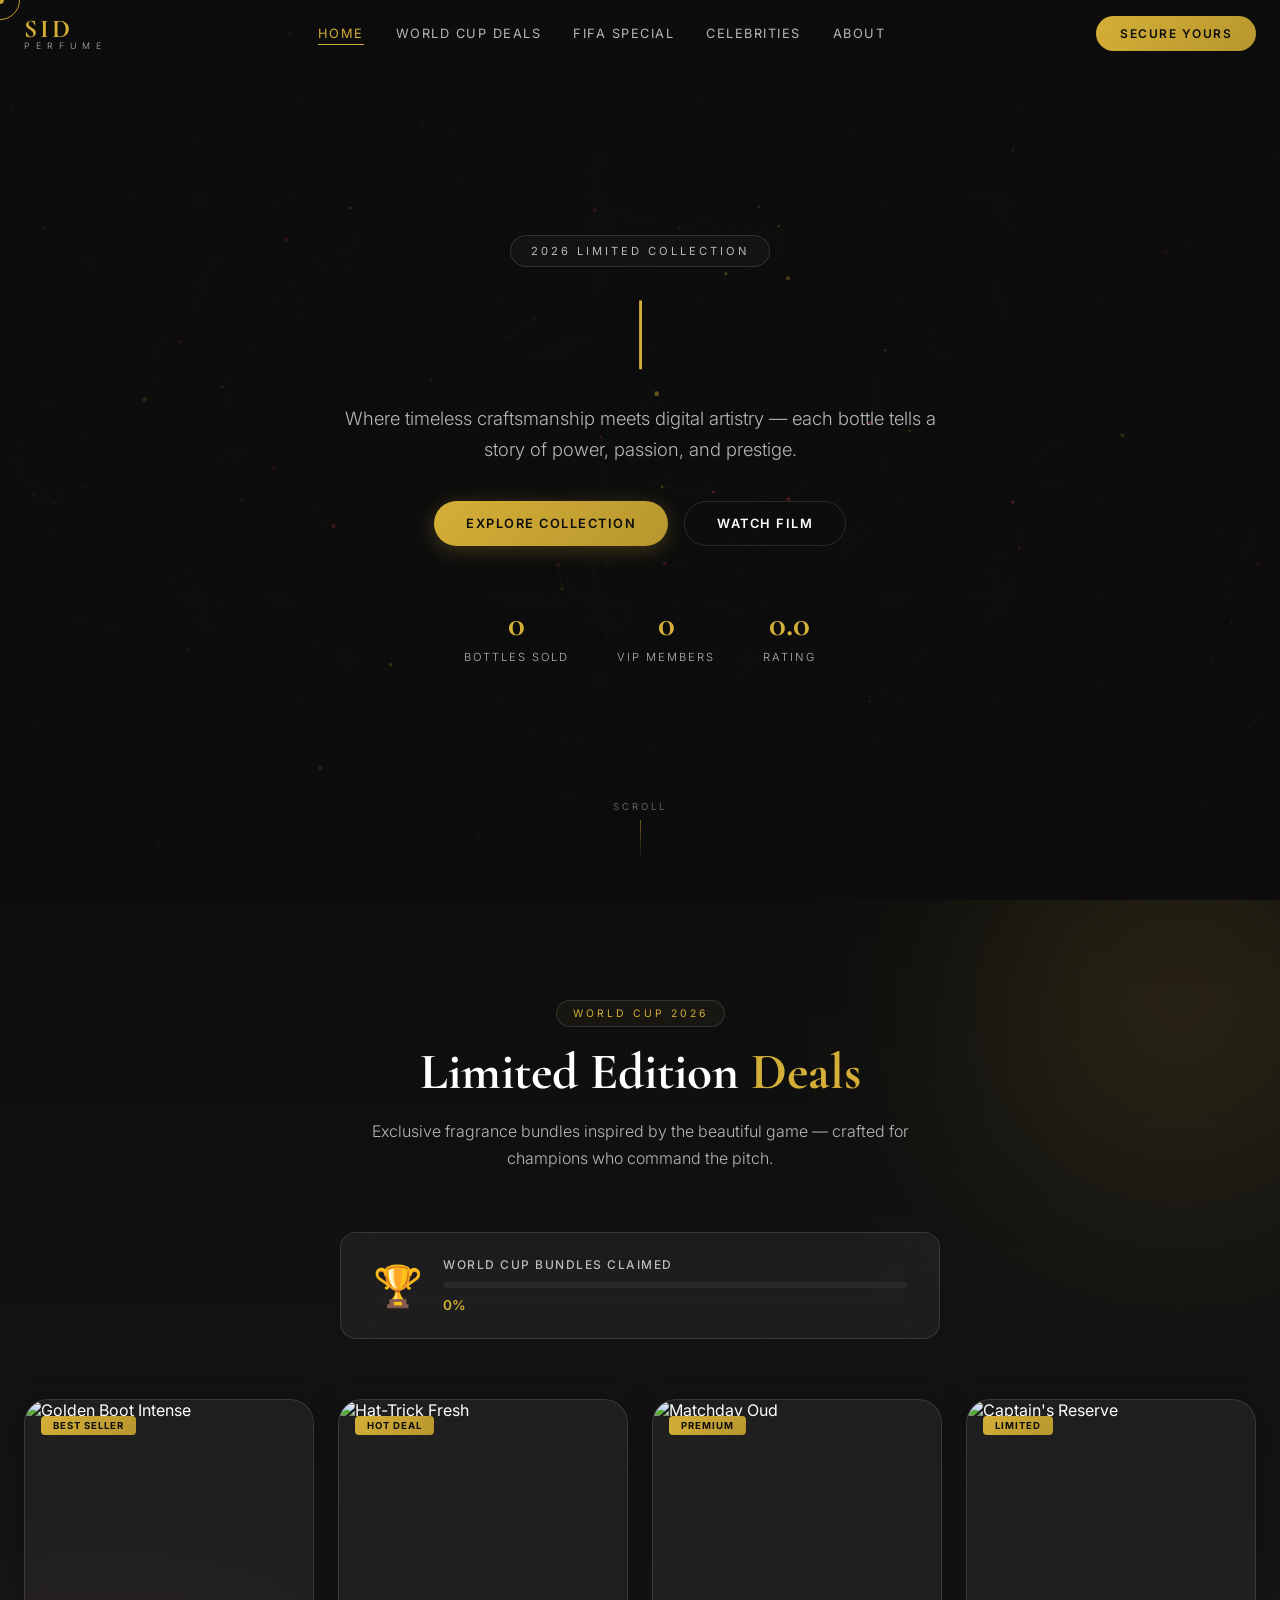
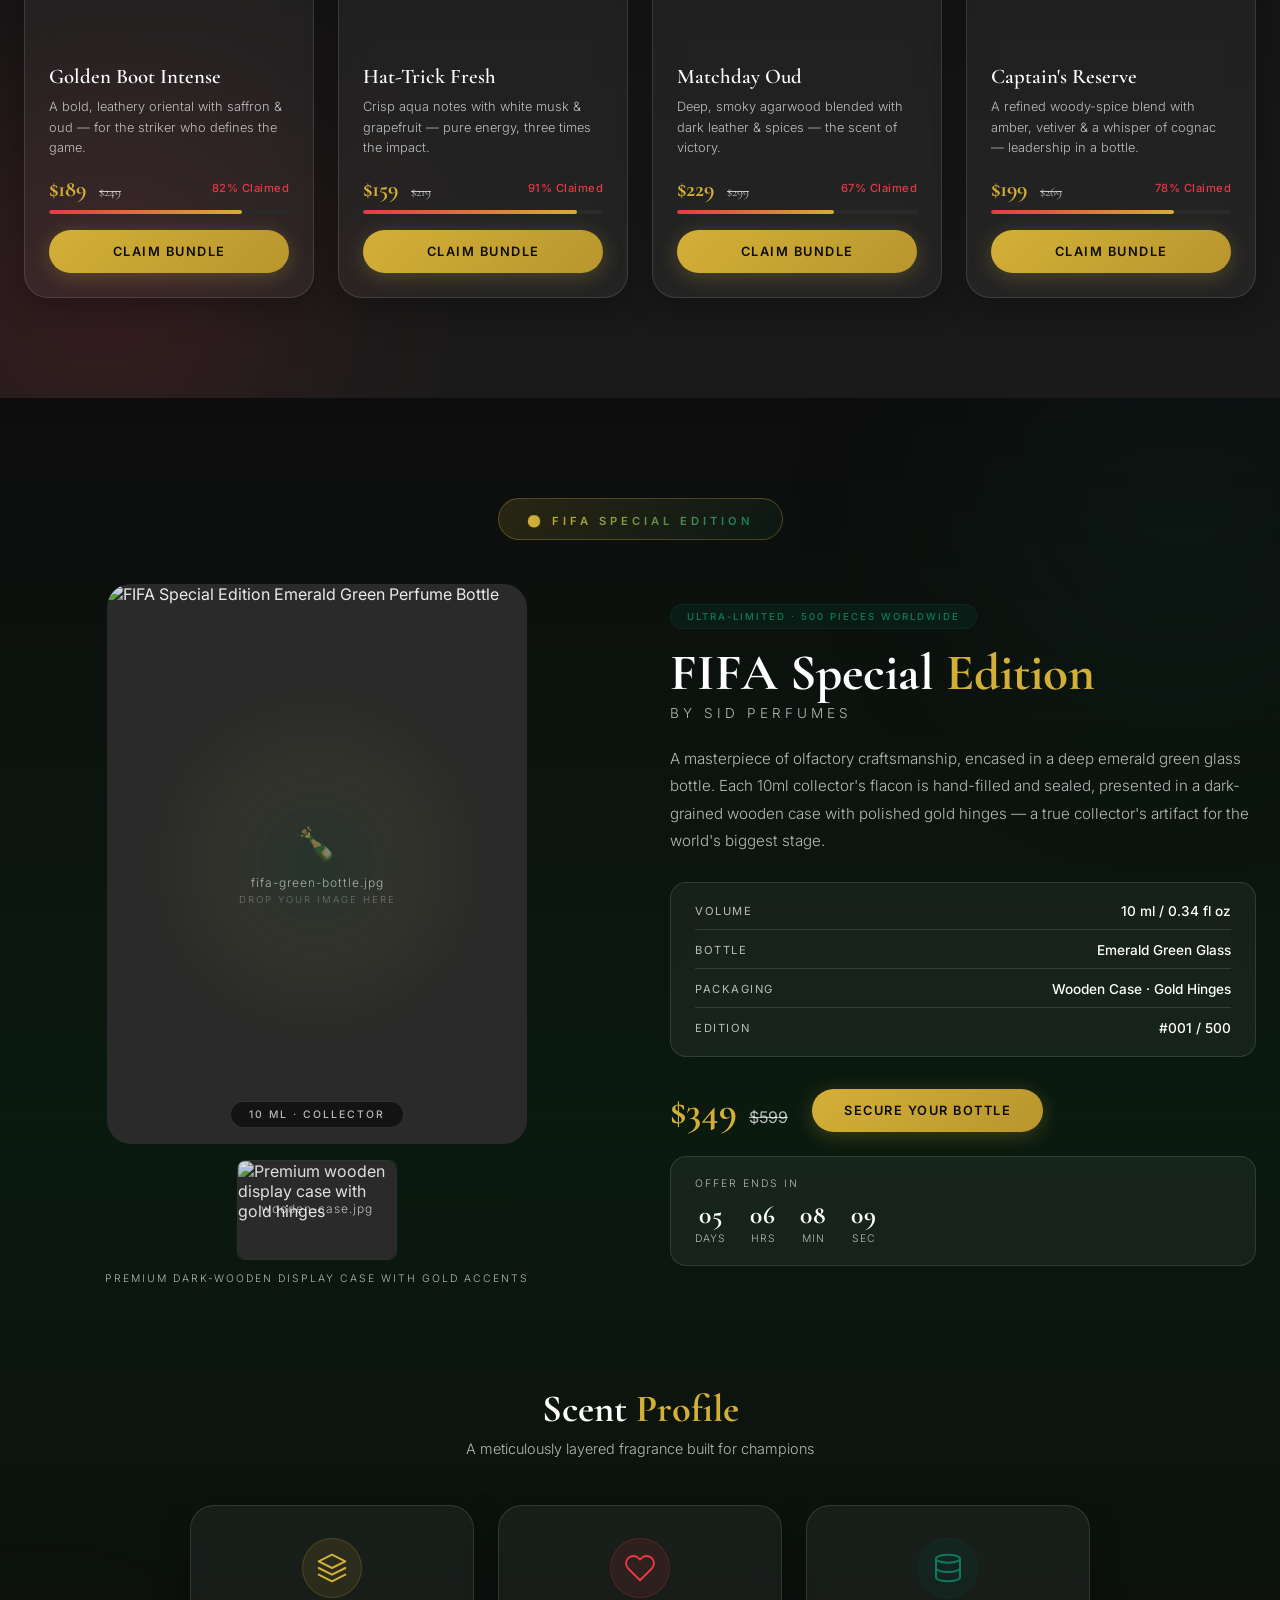
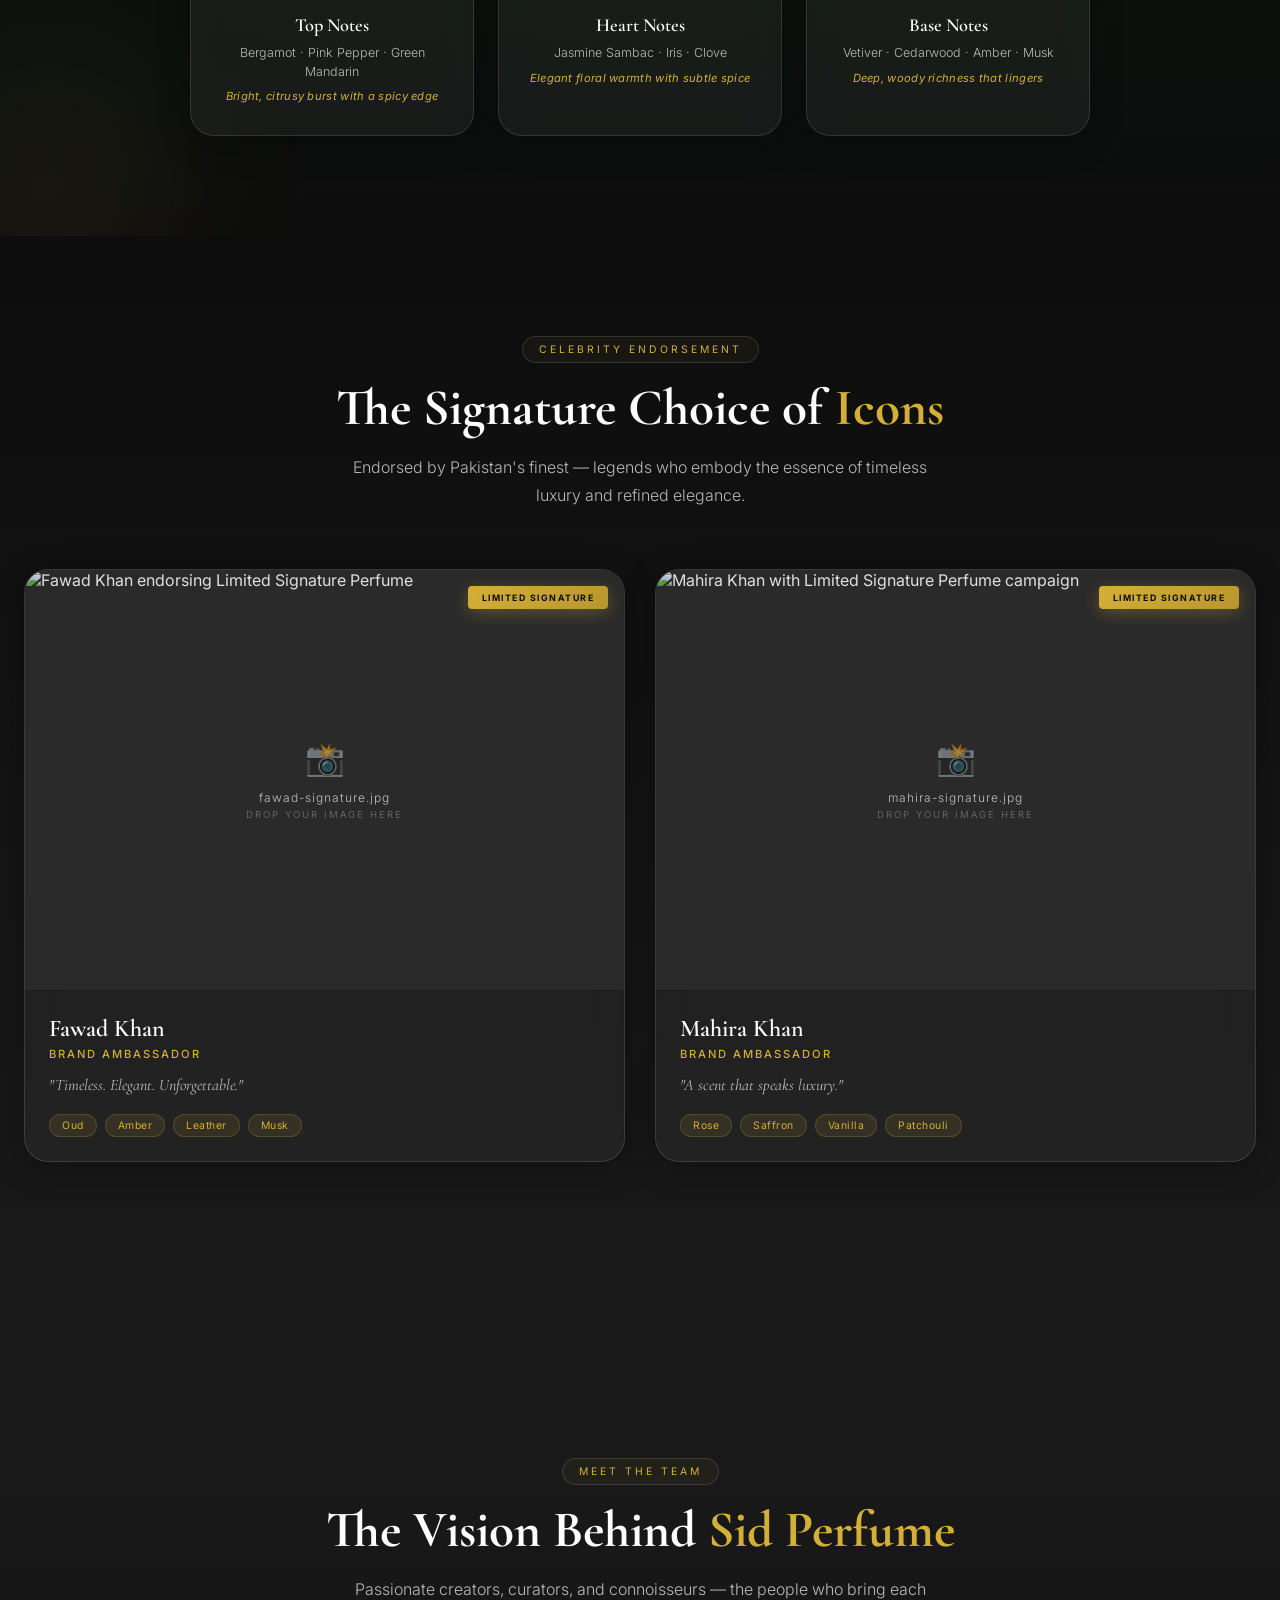
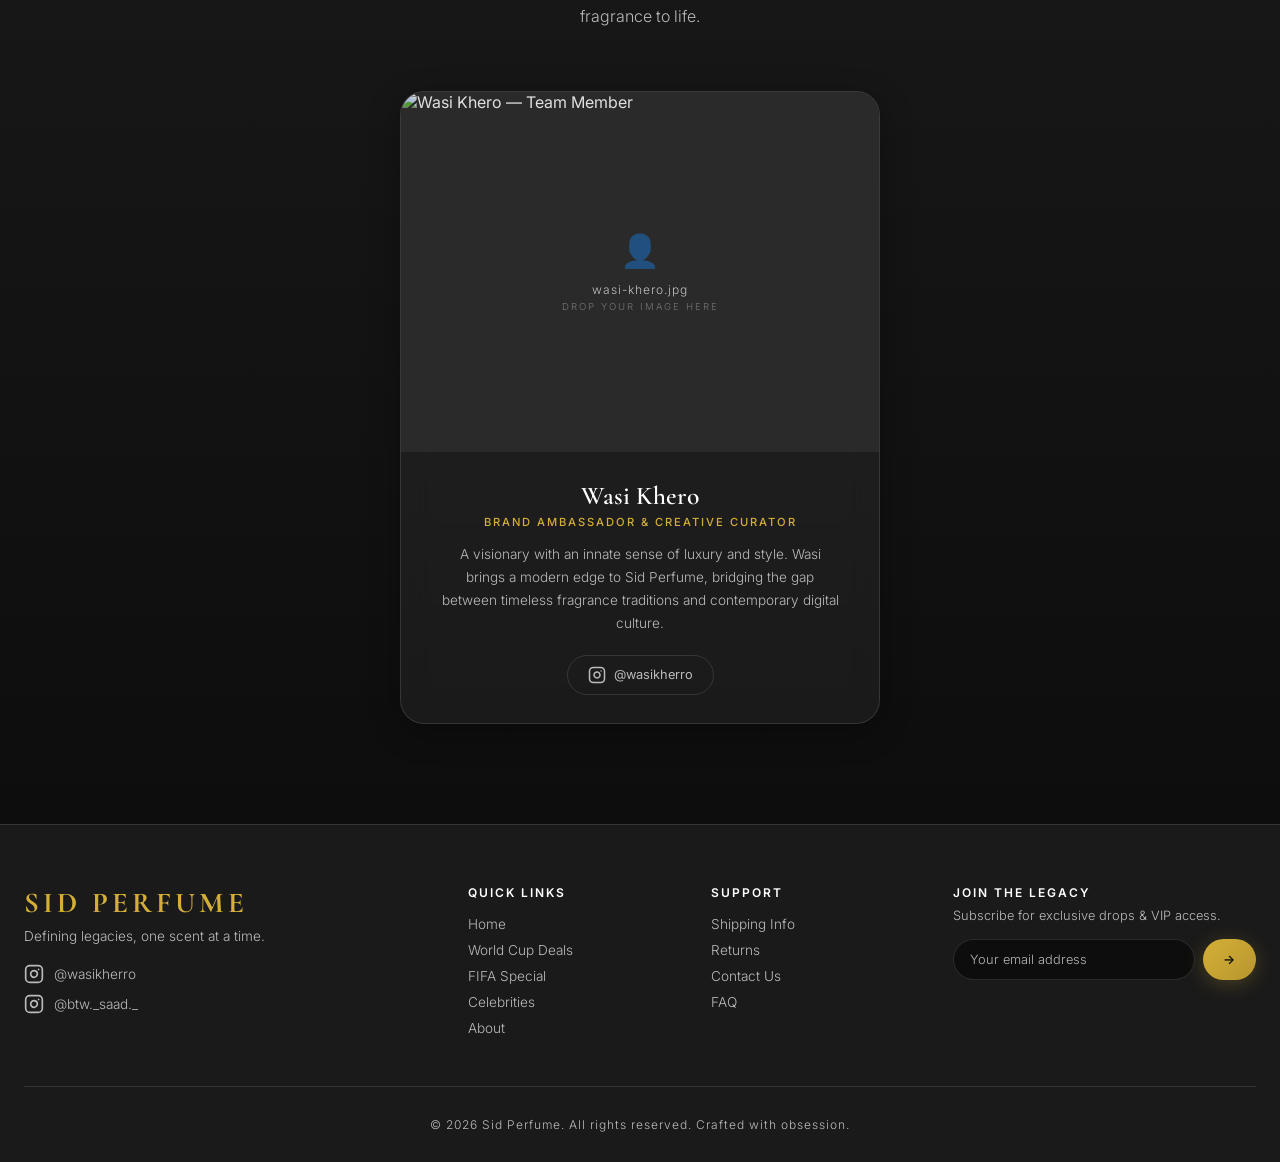
==== index.html @ cfe0aca4 "Initial commit: Added website files" ====
<!DOCTYPE html>
<html lang="en">
<head>
  <meta charset="UTF-8" />
  <meta name="viewport" content="width=device-width, initial-scale=1.0" />
  <title>Sid Perfume — Scents That Define Your Legacy</title>
  <meta name="description" content="Premium luxury perfumes by Sid Perfume. World Cup limited edition fragrances, celebrity endorsements, and ultra-exclusive FIFA Signature Perfumes." />
  <link rel="preconnect" href="https://fonts.googleapis.com" />
  <link rel="preconnect" href="https://fonts.gstatic.com" crossorigin />
  <link href="https://fonts.googleapis.com/css2?family=Cormorant+Garamond:wght@300;400;500;600;700&family=Inter:wght@300;400;500;600;700;800;900&display=swap" rel="stylesheet" />
  <link rel="stylesheet" href="styles.css" />
</head>
<body>
  <!-- ════════════════════════════════════════════════════════
       PRE-LOADER SCREEN
       ════════════════════════════════════════════════════════ -->
  <div id="loader" class="loader">
    <div class="loader-content">
      <div class="loader-logo">
        <span class="loader-logo-text">SID</span>
        <span class="loader-logo-sub">PERFUME</span>
      </div>
      <div class="loader-bar-wrapper">
        <div class="loader-bar" id="loaderBar"></div>
      </div>
      <p class="loader-tagline">Crafting Your Signature...</p>
    </div>
  </div>

  <!-- ════════════════════════════════════════════════════════
       CUSTOM CURSOR
       ════════════════════════════════════════════════════════ -->
  <div class="cursor-dot" id="cursorDot"></div>
  <div class="cursor-ring" id="cursorRing"></div>

  <!-- ════════════════════════════════════════════════════════
       SITE WRAPPER
       ════════════════════════════════════════════════════════ -->
  <div id="siteWrapper" class="site-wrapper">

    <!-- ══════════════════════════════════════════════════════
         NAVBAR
         ══════════════════════════════════════════════════════ -->
    <nav class="navbar" id="navbar">
      <div class="nav-container">
        <a href="#" class="nav-logo">
          <span class="nav-logo-text">SID</span>
          <span class="nav-logo-sub">PERFUME</span>
        </a>
        <div class="nav-links" id="navLinks">
          <a href="#hero" class="nav-link active">Home</a>
          <a href="#worldcup" class="nav-link">World Cup Deals</a>
          <a href="#fifa" class="nav-link">FIFA Special</a>
          <a href="#celebrities" class="nav-link">Celebrities</a>
          <a href="#about" class="nav-link">About</a>
        </div>
        <button class="nav-cta" id="navCta">Secure Yours</button>
        <button class="nav-hamburger" id="navHamburger" aria-label="Menu">
          <span></span><span></span><span></span>
        </button>
      </div>
    </nav>

    <!-- ══════════════════════════════════════════════════════
         HERO SECTION
         ══════════════════════════════════════════════════════ -->
    <section id="hero" class="hero-section">
      <canvas id="particleCanvas" class="particle-canvas"></canvas>
      <div class="hero-overlay"></div>
      <div class="hero-content" id="heroContent">
        <div class="hero-badge">2026 Limited Collection</div>
        <h1 class="hero-title">
          <span id="typingText"></span><span class="typing-cursor">|</span>
        </h1>
        <p class="hero-subtitle">Where timeless craftsmanship meets digital artistry — each bottle tells a story of power, passion, and prestige.</p>
        <div class="hero-actions">
          <button class="btn btn-primary hero-cta" data-cursor-hover>Explore Collection</button>
          <button class="btn btn-outline hero-cta-alt" data-cursor-hover>Watch Film</button>
        </div>
        <div class="hero-stats">
          <div class="hero-stat">
            <span class="hero-stat-num" data-count="50000">0</span>
            <span class="hero-stat-label">Bottles Sold</span>
          </div>
          <div class="hero-stat">
            <span class="hero-stat-num" data-count="15000">0</span>
            <span class="hero-stat-label">VIP Members</span>
          </div>
          <div class="hero-stat">
            <span class="hero-stat-num" data-count="4.9">0.0</span>
            <span class="hero-stat-label">Rating</span>
          </div>
        </div>
      </div>
      <div class="hero-scroll-indicator">
        <span>Scroll</span>
        <div class="scroll-line"></div>
      </div>
    </section>

    <!-- ══════════════════════════════════════════════════════
         WORLD CUP EXCLUSIVE DEALS SECTION
         ══════════════════════════════════════════════════════ -->
    <section id="worldcup" class="section worldcup-section">
      <div class="section-bg-shapes"></div>
      <div class="container">
        <div class="section-header reveal">
          <span class="section-tag">World Cup 2026</span>
          <h2 class="section-title">Limited Edition <span class="gold-text">Deals</span></h2>
          <p class="section-desc">Exclusive fragrance bundles inspired by the beautiful game — crafted for champions who command the pitch.</p>
        </div>

        <div class="worldcup-counter reveal">
          <div class="counter-glass">
            <div class="counter-icon">🏆</div>
            <div class="counter-info">
              <span class="counter-label">World Cup Bundles Claimed</span>
              <div class="counter-bar-track">
                <div class="counter-bar-fill" id="bundleCounterFill" style="width:0%"></div>
              </div>
              <span class="counter-percent" id="bundleCounterPercent">0%</span>
            </div>
          </div>
        </div>

        <div class="deals-grid">
          <!-- Deal Card 1 -->
          <div class="deal-card glass-card reveal" data-delay="0">
            <div class="deal-badge">Best Seller</div>
            <div class="deal-image-wrapper">
              <img src="https://images.unsplash.com/photo-1587017539504-67cfbddac569?w=400&q=80" alt="Golden Boot Intense" class="deal-image" loading="lazy" />
            </div>
            <div class="deal-info">
              <h3 class="deal-name">Golden Boot Intense</h3>
              <p class="deal-desc">A bold, leathery oriental with saffron & oud — for the striker who defines the game.</p>
              <div class="deal-meta">
                <span class="deal-price">$189 <small>$249</small></span>
                <span class="deal-stock" data-target="82">82% Claimed</span>
              </div>
              <div class="deal-stock-bar">
                <div class="deal-stock-fill" style="width:82%"></div>
              </div>
              <button class="btn btn-primary deal-cta" data-cursor-hover>Claim Bundle</button>
            </div>
          </div>

          <!-- Deal Card 2 -->
          <div class="deal-card glass-card reveal" data-delay="100">
            <div class="deal-badge">Hot Deal</div>
            <div class="deal-image-wrapper">
              <img src="https://images.unsplash.com/photo-1563170351-be82bc888aa4?w=400&q=80" alt="Hat-Trick Fresh" class="deal-image" loading="lazy" />
            </div>
            <div class="deal-info">
              <h3 class="deal-name">Hat-Trick Fresh</h3>
              <p class="deal-desc">Crisp aqua notes with white musk & grapefruit — pure energy, three times the impact.</p>
              <div class="deal-meta">
                <span class="deal-price">$159 <small>$219</small></span>
                <span class="deal-stock" data-target="91">91% Claimed</span>
              </div>
              <div class="deal-stock-bar">
                <div class="deal-stock-fill" style="width:91%"></div>
              </div>
              <button class="btn btn-primary deal-cta" data-cursor-hover>Claim Bundle</button>
            </div>
          </div>

          <!-- Deal Card 3 -->
          <div class="deal-card glass-card reveal" data-delay="200">
            <div class="deal-badge">Premium</div>
            <div class="deal-image-wrapper">
              <img src="https://images.unsplash.com/photo-1592945403244-b3fbafd7f539?w=400&q=80" alt="Matchday Oud" class="deal-image" loading="lazy" />
            </div>
            <div class="deal-info">
              <h3 class="deal-name">Matchday Oud</h3>
              <p class="deal-desc">Deep, smoky agarwood blended with dark leather & spices — the scent of victory.</p>
              <div class="deal-meta">
                <span class="deal-price">$229 <small>$299</small></span>
                <span class="deal-stock" data-target="67">67% Claimed</span>
              </div>
              <div class="deal-stock-bar">
                <div class="deal-stock-fill" style="width:67%"></div>
              </div>
              <button class="btn btn-primary deal-cta" data-cursor-hover>Claim Bundle</button>
            </div>
          </div>

          <!-- Deal Card 4 -->
          <div class="deal-card glass-card reveal" data-delay="300">
            <div class="deal-badge">Limited</div>
            <div class="deal-image-wrapper">
              <img src="https://images.unsplash.com/photo-1541643600914-78b084683601?w=400&q=80" alt="Captain's Reserve" class="deal-image" loading="lazy" />
            </div>
            <div class="deal-info">
              <h3 class="deal-name">Captain's Reserve</h3>
              <p class="deal-desc">A refined woody-spice blend with amber, vetiver & a whisper of cognac — leadership in a bottle.</p>
              <div class="deal-meta">
                <span class="deal-price">$199 <small>$269</small></span>
                <span class="deal-stock" data-target="78">78% Claimed</span>
              </div>
              <div class="deal-stock-bar">
                <div class="deal-stock-fill" style="width:78%"></div>
              </div>
              <button class="btn btn-primary deal-cta" data-cursor-hover>Claim Bundle</button>
            </div>
          </div>
        </div>
      </div>
    </section>

    <!-- ══════════════════════════════════════════════════════
         FIFA SPECIAL PERFUME — Premium Product Showcase
         ══════════════════════════════════════════════════════ -->
    <section id="fifa" class="section fifa-section">
      <div class="fifa-bg-ornament"></div>
      <div class="container">
        <div class="fifa-special-badge reveal">
          <div class="fifa-holographic-badge">
            <span class="holographic-text">⚽ FIFA SPECIAL EDITION</span>
          </div>
        </div>

        <div class="fifa-split-layout">
          <!-- Left: Visual Gallery -->
          <div class="fifa-visual-col reveal">
            <div class="fifa-gallery">
              <div class="fifa-gallery-main">
                <div class="fifa-img-placeholder">
                  <div class="placeholder-skeleton">
                    <div class="skeleton-icon">🍾</div>
                    <p class="skeleton-text">fifa-green-bottle.jpg</p>
                    <p class="skeleton-hint">Drop your image here</p>
                  </div>
                </div>
                <img src="https://images.unsplash.com/photo-1588405748880-12d1d2a59f75?w=600&q=85" alt="FIFA Special Edition Emerald Green Perfume Bottle" class="fifa-bottle-img" id="fifaBottleImg" loading="lazy" />
                <div class="fifa-gallery-glow"></div>
                <div class="fifa-bottle-size-badge">10 ml · Collector</div>
              </div>
              <div class="fifa-gallery-thumb">
                <div class="fifa-img-placeholder thumb-placeholder">
                  <div class="placeholder-skeleton">
                    <p class="skeleton-text">wooden-case.jpg</p>
                  </div>
                </div>
                <img src="https://images.unsplash.com/photo-1602075432748-82d264e2b7d5?w=300&q=85" alt="Premium wooden display case with gold hinges" class="fifa-case-img" loading="lazy" />
              </div>
            </div>
            <div class="fifa-case-label">Premium Dark-Wooden Display Case with Gold Accents</div>
          </div>

          <!-- Right: Product Copy -->
          <div class="fifa-copy-col reveal" data-delay="150">
            <div class="fifa-copy-badge">Ultra-Limited · 500 Pieces Worldwide</div>
            <h2 class="fifa-copy-title">FIFA Special <span class="gold-text">Edition</span></h2>
            <div class="fifa-copy-subtitle">by Sid Perfumes</div>

            <div class="fifa-copy-desc">
              <p>A masterpiece of olfactory craftsmanship, encased in a deep emerald green glass bottle. Each 10ml collector's flacon is hand-filled and sealed, presented in a dark-grained wooden case with polished gold hinges — a true collector's artifact for the world's biggest stage.</p>
            </div>

            <div class="fifa-copy-details">
              <div class="fifa-detail-row">
                <span class="fifa-detail-label">Volume</span>
                <span class="fifa-detail-value">10 ml / 0.34 fl oz</span>
              </div>
              <div class="fifa-detail-row">
                <span class="fifa-detail-label">Bottle</span>
                <span class="fifa-detail-value">Emerald Green Glass</span>
              </div>
              <div class="fifa-detail-row">
                <span class="fifa-detail-label">Packaging</span>
                <span class="fifa-detail-value">Wooden Case · Gold Hinges</span>
              </div>
              <div class="fifa-detail-row">
                <span class="fifa-detail-label">Edition</span>
                <span class="fifa-detail-value">#<span id="fifaEditionNum">001</span> / 500</span>
              </div>
            </div>

            <div class="fifa-copy-pricing">
              <div class="fifa-copy-price">
                <span class="fifa-price-current">$349</span>
                <span class="fifa-price-original">$599</span>
              </div>
              <button class="btn btn-primary fifa-cta pulse-cta" data-cursor-hover>
                Secure Your Bottle
              </button>
            </div>

            <div class="fifa-copy-timer">
              <span class="fifa-timer-label">Offer ends in</span>
              <div class="fifa-timer-digits">
                <span class="timer-unit"><span id="timerDays">05</span> Days</span>
                <span class="timer-unit"><span id="timerHours">12</span> Hrs</span>
                <span class="timer-unit"><span id="timerMins">30</span> Min</span>
                <span class="timer-unit"><span id="timerSecs">45</span> Sec</span>
              </div>
            </div>
          </div>
        </div>
      </div>

      <!-- Key Notes Scent Profile -->
      <div class="fifa-notes-section">
        <div class="container">
          <div class="fifa-notes-header reveal">
            <h3 class="fifa-notes-title">Scent <span class="gold-text">Profile</span></h3>
            <p class="fifa-notes-subtitle">A meticulously layered fragrance built for champions</p>
          </div>
          <div class="fifa-notes-grid">
            <div class="fifa-note-card glass-card reveal" data-delay="0">
              <div class="note-icon-wrapper">
                <svg class="note-icon" width="32" height="32" viewBox="0 0 24 24" fill="none" stroke="currentColor" stroke-width="1.5" stroke-linecap="round" stroke-linejoin="round">
                  <path d="M12 2L2 7l10 5 10-5-10-5z"></path>
                  <path d="M2 17l10 5 10-5"></path>
                  <path d="M2 12l10 5 10-5"></path>
                </svg>
              </div>
              <h4 class="note-name">Top Notes</h4>
              <p class="note-desc">Bergamot · Pink Pepper · Green Mandarin</p>
              <p class="note-feel">Bright, citrusy burst with a spicy edge</p>
            </div>
            <div class="fifa-note-card glass-card reveal" data-delay="100">
              <div class="note-icon-wrapper heart-note">
                <svg class="note-icon" width="32" height="32" viewBox="0 0 24 24" fill="none" stroke="currentColor" stroke-width="1.5" stroke-linecap="round" stroke-linejoin="round">
                  <path d="M20.84 4.61a5.5 5.5 0 0 0-7.78 0L12 5.67l-1.06-1.06a5.5 5.5 0 0 0-7.78 7.78l1.06 1.06L12 21.23l7.78-7.78 1.06-1.06a5.5 5.5 0 0 0 0-7.78z"></path>
                </svg>
              </div>
              <h4 class="note-name">Heart Notes</h4>
              <p class="note-desc">Jasmine Sambac · Iris · Clove</p>
              <p class="note-feel">Elegant floral warmth with subtle spice</p>
            </div>
            <div class="fifa-note-card glass-card reveal" data-delay="200">
              <div class="note-icon-wrapper base-note">
                <svg class="note-icon" width="32" height="32" viewBox="0 0 24 24" fill="none" stroke="currentColor" stroke-width="1.5" stroke-linecap="round" stroke-linejoin="round">
                  <ellipse cx="12" cy="5" rx="9" ry="3"></ellipse>
                  <path d="M21 12c0 1.66-4 3-9 3s-9-1.34-9-3"></path>
                  <path d="M3 5v14c0 1.66 4 3 9 3s9-1.34 9-3V5"></path>
                </svg>
              </div>
              <h4 class="note-name">Base Notes</h4>
              <p class="note-desc">Vetiver · Cedarwood · Amber · Musk</p>
              <p class="note-feel">Deep, woody richness that lingers</p>
            </div>
          </div>
        </div>
      </div>
    </section>

    <!-- ══════════════════════════════════════════════════════
         CELEBRITY ENDORSEMENT SECTION
         ══════════════════════════════════════════════════════ -->
    <section id="celebrities" class="section celebrity-section">
      <div class="container">
        <div class="section-header reveal">
          <span class="section-tag">Celebrity Endorsement</span>
          <h2 class="section-title">The Signature Choice of <span class="gold-text">Icons</span></h2>
          <p class="section-desc">Endorsed by Pakistan's finest — legends who embody the essence of timeless luxury and refined elegance.</p>
        </div>

        <div class="celebrity-grid">
          <!-- Fawad Khan -->
          <div class="celebrity-card glass-card reveal" data-delay="0">
            <div class="celebrity-image-wrapper">
              <div class="celebrity-img-placeholder">
                <div class="placeholder-skeleton">
                  <div class="skeleton-icon">📸</div>
                  <p class="skeleton-text">fawad-signature.jpg</p>
                  <p class="skeleton-hint">Drop your image here</p>
                </div>
              </div>
              <img src="https://images.unsplash.com/photo-1506794778202-cad84cf45f1d?w=600&q=85" alt="Fawad Khan endorsing Limited Signature Perfume" class="celebrity-img" loading="lazy" />
              <div class="celebrity-overlay">
                <div class="celebrity-quote">"Timeless. Elegant. Unforgettable."</div>
              </div>
              <div class="celebrity-badge">Limited Signature</div>
            </div>
            <div class="celebrity-info">
              <h3 class="celebrity-name">Fawad Khan</h3>
              <p class="celebrity-title">Brand Ambassador</p>
              <p class="celebrity-quote-text">"Timeless. Elegant. Unforgettable."</p>
              <div class="celebrity-notes">
                <span>Oud</span><span>Amber</span><span>Leather</span><span>Musk</span>
              </div>
            </div>
          </div>

          <!-- Mahira Khan -->
          <div class="celebrity-card glass-card reveal" data-delay="150">
            <div class="celebrity-image-wrapper">
              <div class="celebrity-img-placeholder">
                <div class="placeholder-skeleton">
                  <div class="skeleton-icon">📸</div>
                  <p class="skeleton-text">mahira-signature.jpg</p>
                  <p class="skeleton-hint">Drop your image here</p>
                </div>
              </div>
              <img src="https://images.unsplash.com/photo-1534528741775-53994a69daeb?w=600&q=85" alt="Mahira Khan with Limited Signature Perfume campaign" class="celebrity-img" loading="lazy" />
              <div class="celebrity-overlay">
                <div class="celebrity-quote">"A scent that speaks luxury."</div>
              </div>
              <div class="celebrity-badge">Limited Signature</div>
            </div>
            <div class="celebrity-info">
              <h3 class="celebrity-name">Mahira Khan</h3>
              <p class="celebrity-title">Brand Ambassador</p>
              <p class="celebrity-quote-text">"A scent that speaks luxury."</p>
              <div class="celebrity-notes">
                <span>Rose</span><span>Saffron</span><span>Vanilla</span><span>Patchouli</span>
              </div>
            </div>
          </div>
        </div>

        <div class="celebrity-cta-wrapper reveal">
          <button class="btn btn-primary celebrity-cta pulse-cta" data-cursor-hover>
            Shop the Limited Edition
          </button>
        </div>
      </div>
    </section>

    <!-- ══════════════════════════════════════════════════════
         ABOUT / TEAM SECTION
         ══════════════════════════════════════════════════════ -->
    <section id="about" class="section about-section">
      <div class="container">
        <div class="section-header reveal">
          <span class="section-tag">Meet the Team</span>
          <h2 class="section-title">The Vision Behind <span class="gold-text">Sid Perfume</span></h2>
          <p class="section-desc">Passionate creators, curators, and connoisseurs — the people who bring each fragrance to life.</p>
        </div>

        <div class="team-grid">
          <!-- Wasi Khero -->
          <div class="team-card glass-card reveal" data-delay="0">
            <div class="team-image-wrapper">
              <div class="team-img-placeholder">
                <div class="placeholder-skeleton">
                  <div class="skeleton-icon">👤</div>
                  <p class="skeleton-text">wasi-khero.jpg</p>
                  <p class="skeleton-hint">Drop your image here</p>
                </div>
              </div>
              <img src="https://images.unsplash.com/photo-1507003211169-0a1dd7228f2d?w=500&q=85" alt="Wasi Khero — Team Member" class="team-img" loading="lazy" />
            </div>
            <div class="team-info">
              <h3 class="team-name">Wasi Khero</h3>
              <p class="team-role">Brand Ambassador & Creative Curator</p>
              <p class="team-bio">A visionary with an innate sense of luxury and style. Wasi brings a modern edge to Sid Perfume, bridging the gap between timeless fragrance traditions and contemporary digital culture.</p>
              <a href="https://instagram.com/wasikherro" target="_blank" rel="noopener noreferrer" class="team-social">
                <svg class="social-icon" width="18" height="18" viewBox="0 0 24 24" fill="none" stroke="currentColor" stroke-width="2" stroke-linecap="round" stroke-linejoin="round">
                  <rect x="2" y="2" width="20" height="20" rx="5" ry="5"></rect>
                  <path d="M16 11.37A4 4 0 1 1 12.63 8 4 4 0 0 1 16 11.37z"></path>
                  <line x1="17.5" y1="6.5" x2="17.51" y2="6.5"></line>
                </svg>
                <span>@wasikherro</span>
              </a>
            </div>
          </div>
        </div>
      </div>
    </section>

    <!-- ══════════════════════════════════════════════════════
         FOOTER
         ══════════════════════════════════════════════════════ -->
    <footer class="footer">
      <div class="container">
        <div class="footer-grid">
          <div class="footer-brand">
            <span class="footer-logo">SID PERFUME</span>
            <p class="footer-tagline">Defining legacies, one scent at a time.</p>
            <div class="footer-social">
              <a href="https://instagram.com/wasikherro" target="_blank" rel="noopener noreferrer" class="social-link" aria-label="Instagram @wasikherro">
                <svg class="social-icon" width="20" height="20" viewBox="0 0 24 24" fill="none" stroke="currentColor" stroke-width="2" stroke-linecap="round" stroke-linejoin="round">
                  <rect x="2" y="2" width="20" height="20" rx="5" ry="5"></rect>
                  <path d="M16 11.37A4 4 0 1 1 12.63 8 4 4 0 0 1 16 11.37z"></path>
                  <line x1="17.5" y1="6.5" x2="17.51" y2="6.5"></line>
                </svg>
                <span>@wasikherro</span>
              </a>
              <a href="https://instagram.com/btw._saad._" target="_blank" rel="noopener noreferrer" class="social-link" aria-label="Instagram @btw._saad._">
                <svg class="social-icon" width="20" height="20" viewBox="0 0 24 24" fill="none" stroke="currentColor" stroke-width="2" stroke-linecap="round" stroke-linejoin="round">
                  <rect x="2" y="2" width="20" height="20" rx="5" ry="5"></rect>
                  <path d="M16 11.37A4 4 0 1 1 12.63 8 4 4 0 0 1 16 11.37z"></path>
                  <line x1="17.5" y1="6.5" x2="17.51" y2="6.5"></line>
                </svg>
                <span>@btw._saad._</span>
              </a>
            </div>
          </div>
          <div class="footer-links-col">
            <h4>Quick Links</h4>
            <a href="#hero">Home</a>
            <a href="#worldcup">World Cup Deals</a>
            <a href="#fifa">FIFA Special</a>
            <a href="#celebrities">Celebrities</a>
            <a href="#about">About</a>
          </div>
          <div class="footer-links-col">
            <h4>Support</h4>
            <a href="#">Shipping Info</a>
            <a href="#">Returns</a>
            <a href="#">Contact Us</a>
            <a href="#">FAQ</a>
          </div>
          <div class="footer-newsletter">
            <h4>Join the Legacy</h4>
            <p>Subscribe for exclusive drops & VIP access.</p>
            <form class="footer-form" id="footerForm">
              <input type="email" placeholder="Your email address" required />
              <button type="submit" class="btn btn-primary">→</button>
            </form>
          </div>
        </div>
        <div class="footer-bottom">
          <p>&copy; 2026 Sid Perfume. All rights reserved. Crafted with obsession.</p>
        </div>
      </div>
    </footer>

  </div><!-- / site-wrapper -->

  <!-- ════════════════════════════════════════════════════════
       SCRIPTS
       ════════════════════════════════════════════════════════ -->
  <script src="https://cdnjs.cloudflare.com/ajax/libs/gsap/3.12.5/gsap.min.js"></script>
  <script src="https://cdnjs.cloudflare.com/ajax/libs/gsap/3.12.5/ScrollTrigger.min.js"></script>
  <script src="app.js"></script>
</body>
</html>
---- styles.css ----
/* ═══════════════════════════════════════════════════════════════════
   STYLES.CSS — Sid Perfume
   Modern Luxury | Glassmorphism | Premium Animations
   ═══════════════════════════════════════════════════════════════════ */

/* ─── CSS CUSTOM PROPERTIES ─── */
:root {
  --obsidian: #0D0D0D;
  --obsidian-light: #1A1A1A;
  --obsidian-lighter: #2A2A2A;
  --gold: #D4AF37;
  --gold-light: #E8C84A;
  --gold-dark: #B8962E;
  --crimson: #E63946;
  --crimson-dark: #C1121F;
  --emerald: #064E3B;
  --emerald-light: #0D7A5E;
  --white: #FFFFFF;
  --white-soft: #F5F0EB;
  --white-muted: rgba(255, 255, 255, 0.7);
  --glass-bg: rgba(255, 255, 255, 0.05);
  --glass-border: rgba(255, 255, 255, 0.12);
  --glass-shadow: rgba(0, 0, 0, 0.3);
  --font-display: 'Cormorant Garamond', serif;
  --font-body: 'Inter', sans-serif;
  --transition-smooth: cubic-bezier(0.25, 0.46, 0.45, 0.94);
  --transition-bounce: cubic-bezier(0.34, 1.56, 0.64, 1);
  --radius-sm: 8px;
  --radius-md: 16px;
  --radius-lg: 24px;
  --radius-xl: 32px;
}

/* ─── RESET & BASE ─── */
*, *::before, *::after {
  margin: 0;
  padding: 0;
  box-sizing: border-box;
}

html {
  scroll-behavior: smooth;
  font-size: 16px;
}

body {
  font-family: var(--font-body);
  background: var(--obsidian);
  color: var(--white);
  overflow-x: hidden;
  cursor: none;
  -webkit-font-smoothing: antialiased;
  -moz-osx-font-smoothing: grayscale;
  position: relative;
}

body::before {
  content: '';
  position: fixed;
  inset: 0;
  z-index: 0;
  pointer-events: none;
  background-image: url("data:image/svg+xml,%3Csvg xmlns='http://www.w3.org/2000/svg' width='400' height='400' viewBox='0 0 400 400'%3E%3Cg fill='none' stroke='%23D4AF37' stroke-width='0.8' opacity='0.06'%3E%3C!-- Center bloom --%3E%3Cpath d='M200 200 Q185 160 200 130 Q215 160 200 200Z'/%3E%3Cpath d='M200 200 Q160 185 130 200 Q160 215 200 200Z'/%3E%3Cpath d='M200 200 Q215 240 200 270 Q185 240 200 200Z'/%3E%3Cpath d='M200 200 Q240 215 270 200 Q240 185 200 200Z'/%3E%3Cpath d='M200 200 Q175 175 200 155 Q225 175 200 200Z'/%3E%3Cpath d='M200 200 Q155 200 175 175 Q200 155 200 200Z'/%3E%3Cpath d='M200 200 Q225 225 200 245 Q175 225 200 200Z'/%3E%3Cpath d='M200 200 Q245 200 225 225 Q200 245 200 200Z'/%3E%3C!-- Petal outlines --%3E%3Cpath d='M200 130 Q190 100 200 80 Q210 100 200 130'/%3E%3Cpath d='M130 200 Q100 190 80 200 Q100 210 130 200'/%3E%3Cpath d='M200 270 Q190 300 200 320 Q210 300 200 270'/%3E%3Cpath d='M270 200 Q300 210 320 200 Q300 190 270 200'/%3E%3C!-- Swirling vine tendrils --%3E%3Cpath d='M200 80 Q220 50 250 40 Q280 50 270 70 Q260 90 240 85'/%3E%3Cpath d='M80 200 Q50 180 40 150 Q50 120 70 130 Q90 140 85 160'/%3E%3Cpath d='M200 320 Q180 350 150 360 Q120 350 130 330 Q140 310 160 315'/%3E%3Cpath d='M320 200 Q350 220 360 250 Q350 280 330 270 Q310 260 315 240'/%3E%3C!-- Small leaves along vines --%3E%3Cpath d='M230 60 Q240 45 250 50 Q245 60 230 60Z'/%3E%3Cpath d='M60 150 Q45 140 50 130 Q60 135 60 150Z'/%3E%3Cpath d='M170 340 Q160 355 150 350 Q155 340 170 340Z'/%3E%3Cpath d='M340 250 Q355 260 350 270 Q340 265 340 250Z'/%3E%3C!-- Additional scattered buds --%3E%3Ccircle cx='100' cy='100' r='3'/%3E%3Ccircle cx='300' cy='100' r='3'/%3E%3Ccircle cx='100' cy='300' r='3'/%3E%3Ccircle cx='300' cy='300' r='3'/%3E%3Ccircle cx='200' cy='40' r='2'/%3E%3Ccircle cx='40' cy='200' r='2'/%3E%3Ccircle cx='200' cy='360' r='2'/%3E%3Ccircle cx='360' cy='200' r='2'/%3E%3C!-- Fine decorative dots --%3E%3Ccircle cx='150' cy='50' r='1.5'/%3E%3Ccircle cx='50' cy='150' r='1.5'/%3E%3Ccircle cx='250' cy='350' r='1.5'/%3E%3Ccircle cx='350' cy='250' r='1.5'/%3E%3C/g%3E%3C/svg%3E");
  background-repeat: repeat;
  background-size: 400px 400px;
  background-attachment: fixed;
}

/* Ensure main content sits above the pattern */
.site-wrapper {
  position: relative;
  z-index: 1;
}

a { text-decoration: none; color: inherit; }
ul { list-style: none; }
img { max-width: 100%; display: block; }
button { cursor: none; border: none; outline: none; font-family: inherit; }
input { font-family: inherit; outline: none; }

::selection {
  background: var(--gold);
  color: var(--obsidian);
}

::-webkit-scrollbar { width: 6px; }
::-webkit-scrollbar-track { background: var(--obsidian); }
::-webkit-scrollbar-thumb { background: var(--gold-dark); border-radius: 3px; }
::-webkit-scrollbar-thumb:hover { background: var(--gold); }

/* ─── CONTAINER ─── */
.container {
  max-width: 1280px;
  margin: 0 auto;
  padding: 0 24px;
}

/* ─── CUSTOM CURSOR ─── */
.cursor-dot {
  position: fixed;
  width: 8px;
  height: 8px;
  background: var(--gold);
  border-radius: 50%;
  pointer-events: none;
  z-index: 99999;
  transform: translate(-50%, -50%);
  transition: width 0.2s, height 0.2s, background 0.2s;
  mix-blend-mode: difference;
}

.cursor-ring {
  position: fixed;
  width: 40px;
  height: 40px;
  border: 1.5px solid var(--gold);
  border-radius: 50%;
  pointer-events: none;
  z-index: 99998;
  transform: translate(-50%, -50%);
  transition: width 0.3s var(--transition-smooth), height 0.3s var(--transition-smooth), border-color 0.3s, background 0.3s;
  mix-blend-mode: difference;
}

.cursor-ring.hover {
  width: 60px;
  height: 60px;
  border-color: var(--crimson);
  background: rgba(212, 175, 55, 0.08);
}

/* ─── PRE-LOADER ─── */
.loader {
  position: fixed;
  inset: 0;
  z-index: 100000;
  background: var(--obsidian);
  display: flex;
  align-items: center;
  justify-content: center;
  transition: opacity 0.8s ease, visibility 0.8s ease;
}

.loader.hidden {
  opacity: 0;
  visibility: hidden;
  pointer-events: none;
}

.loader-content {
  text-align: center;
}

.loader-logo {
  margin-bottom: 32px;
}

.loader-logo-text {
  display: block;
  font-family: var(--font-display);
  font-size: 4rem;
  font-weight: 700;
  color: var(--gold);
  letter-spacing: 8px;
  animation: loaderPulse 1.5s ease-in-out infinite;
}

.loader-logo-sub {
  display: block;
  font-family: var(--font-body);
  font-size: 0.75rem;
  font-weight: 300;
  color: var(--white-muted);
  letter-spacing: 12px;
  text-transform: uppercase;
  margin-top: 4px;
}

.loader-bar-wrapper {
  width: 240px;
  height: 2px;
  background: var(--obsidian-lighter);
  border-radius: 2px;
  margin: 0 auto 16px;
  overflow: hidden;
}

.loader-bar {
  height: 100%;
  width: 0%;
  background: linear-gradient(90deg, var(--gold), var(--crimson), var(--gold));
  background-size: 200% 100%;
  border-radius: 2px;
  animation: shimmer 1.5s linear infinite;
}

.loader-tagline {
  font-size: 0.8rem;
  color: var(--white-muted);
  letter-spacing: 4px;
  text-transform: uppercase;
  font-weight: 300;
}

@keyframes loaderPulse {
  0%, 100% { opacity: 1; transform: scale(1); }
  50% { opacity: 0.7; transform: scale(1.05); }
}

@keyframes shimmer {
  0% { background-position: 200% 0; }
  100% { background-position: -200% 0; }
}

/* ─── SITE WRAPPER ─── */
.site-wrapper {
  opacity: 0;
  transition: opacity 0.6s ease;
}

.site-wrapper.visible {
  opacity: 1;
}

/* ─── NAVBAR ─── */
.navbar {
  position: fixed;
  top: 0;
  left: 0;
  right: 0;
  z-index: 1000;
  padding: 16px 0;
  transition: background 0.4s ease, padding 0.4s ease, backdrop-filter 0.4s ease;
}

.navbar.scrolled {
  background: rgba(13, 13, 13, 0.85);
  backdrop-filter: blur(20px);
  -webkit-backdrop-filter: blur(20px);
  padding: 10px 0;
  border-bottom: 1px solid var(--glass-border);
}

.nav-container {
  max-width: 1280px;
  margin: 0 auto;
  padding: 0 24px;
  display: flex;
  align-items: center;
  justify-content: space-between;
}

.nav-logo {
  display: flex;
  flex-direction: column;
  line-height: 1;
}

.nav-logo-text {
  font-family: var(--font-display);
  font-size: 1.6rem;
  font-weight: 700;
  color: var(--gold);
  letter-spacing: 3px;
}

.nav-logo-sub {
  font-size: 0.55rem;
  font-weight: 300;
  color: var(--white-muted);
  letter-spacing: 6px;
  text-transform: uppercase;
}

.nav-links {
  display: flex;
  gap: 32px;
}

.nav-link {
  font-size: 0.8rem;
  font-weight: 400;
  color: var(--white-muted);
  letter-spacing: 1.5px;
  text-transform: uppercase;
  position: relative;
  transition: color 0.3s ease;
}

.nav-link::after {
  content: '';
  position: absolute;
  bottom: -4px;
  left: 0;
  width: 0;
  height: 1px;
  background: var(--gold);
  transition: width 0.3s var(--transition-smooth);
}

.nav-link:hover,
.nav-link.active {
  color: var(--gold);
}

.nav-link:hover::after,
.nav-link.active::after {
  width: 100%;
}

.nav-cta {
  padding: 10px 24px;
  background: linear-gradient(135deg, var(--gold), var(--gold-dark));
  color: var(--obsidian);
  font-size: 0.75rem;
  font-weight: 600;
  letter-spacing: 1.5px;
  text-transform: uppercase;
  border-radius: 50px;
  transition: transform 0.3s var(--transition-bounce), box-shadow 0.3s ease;
}

.nav-cta:hover {
  transform: scale(1.05);
  box-shadow: 0 8px 32px rgba(212, 175, 55, 0.3);
}

.nav-hamburger {
  display: none;
  flex-direction: column;
  gap: 5px;
  background: none;
  padding: 4px;
}

.nav-hamburger span {
  display: block;
  width: 24px;
  height: 2px;
  background: var(--white);
  border-radius: 2px;
  transition: transform 0.3s ease, opacity 0.3s ease;
}

.nav-hamburger.active span:nth-child(1) {
  transform: rotate(45deg) translate(5px, 5px);
}

.nav-hamburger.active span:nth-child(2) {
  opacity: 0;
}

.nav-hamburger.active span:nth-child(3) {
  transform: rotate(-45deg) translate(5px, -5px);
}

/* ─── BUTTONS ─── */
.btn {
  display: inline-flex;
  align-items: center;
  justify-content: center;
  gap: 8px;
  padding: 14px 32px;
  font-size: 0.8rem;
  font-weight: 600;
  letter-spacing: 1.5px;
  text-transform: uppercase;
  border-radius: 50px;
  transition: transform 0.3s var(--transition-bounce), box-shadow 0.3s ease, background 0.3s ease;
  position: relative;
  overflow: hidden;
}

.btn::before {
  content: '';
  position: absolute;
  inset: 0;
  background: rgba(255, 255, 255, 0.1);
  transform: translateX(-100%);
  transition: transform 0.4s ease;
}

.btn:hover::before {
  transform: translateX(0);
}

.btn:hover {
  transform: translateY(-2px) scale(1.02);
}

.btn-primary {
  background: linear-gradient(135deg, var(--gold), var(--gold-dark));
  color: var(--obsidian);
  box-shadow: 0 4px 20px rgba(212, 175, 55, 0.25);
}

.btn-primary:hover {
  box-shadow: 0 8px 40px rgba(212, 175, 55, 0.4);
}

.btn-outline {
  background: transparent;
  color: var(--white);
  border: 1px solid var(--glass-border);
}

.btn-outline:hover {
  border-color: var(--gold);
  color: var(--gold);
  box-shadow: 0 0 30px rgba(212, 175, 55, 0.1);
}

/* ─── HERO SECTION ─── */
.hero-section {
  position: relative;
  min-height: 100vh;
  display: flex;
  align-items: center;
  justify-content: center;
  overflow: hidden;
}

.particle-canvas {
  position: absolute;
  inset: 0;
  width: 100%;
  height: 100%;
  z-index: 0;
}

.hero-overlay {
  position: absolute;
  inset: 0;
  background: radial-gradient(ellipse at center, rgba(13, 13, 13, 0.3) 0%, rgba(13, 13, 13, 0.8) 60%, var(--obsidian) 100%);
  z-index: 1;
}

.hero-content {
  position: relative;
  z-index: 2;
  text-align: center;
  max-width: 900px;
  padding: 0 24px;
}

.hero-badge {
  display: inline-block;
  padding: 8px 20px;
  border: 1px solid var(--glass-border);
  border-radius: 50px;
  font-size: 0.7rem;
  font-weight: 400;
  letter-spacing: 3px;
  text-transform: uppercase;
  color: var(--white-muted);
  margin-bottom: 24px;
  backdrop-filter: blur(10px);
  background: rgba(255, 255, 255, 0.03);
}

.hero-title {
  font-family: var(--font-display);
  font-size: clamp(2.5rem, 6vw, 5rem);
  font-weight: 700;
  line-height: 1.1;
  margin-bottom: 20px;
  min-height: 1.2em;
}

.hero-title .typing-cursor {
  display: inline-block;
  color: var(--gold);
  animation: blink 0.8s step-end infinite;
  font-weight: 300;
}

@keyframes blink {
  0%, 100% { opacity: 1; }
  50% { opacity: 0; }
}

.hero-subtitle {
  font-size: clamp(0.9rem, 1.5vw, 1.15rem);
  color: var(--white-muted);
  line-height: 1.7;
  max-width: 600px;
  margin: 0 auto 36px;
  font-weight: 300;
}

.hero-actions {
  display: flex;
  gap: 16px;
  justify-content: center;
  flex-wrap: wrap;
  margin-bottom: 60px;
}

.hero-stats {
  display: flex;
  gap: 48px;
  justify-content: center;
  flex-wrap: wrap;
}

.hero-stat {
  text-align: center;
}

.hero-stat-num {
  display: block;
  font-family: var(--font-display);
  font-size: 2.2rem;
  font-weight: 700;
  color: var(--gold);
  line-height: 1;
  margin-bottom: 4px;
}

.hero-stat-label {
  font-size: 0.7rem;
  color: var(--white-muted);
  letter-spacing: 2px;
  text-transform: uppercase;
  font-weight: 300;
}

.hero-scroll-indicator {
  position: absolute;
  bottom: 40px;
  left: 50%;
  transform: translateX(-50%);
  z-index: 2;
  display: flex;
  flex-direction: column;
  align-items: center;
  gap: 8px;
  color: var(--white-muted);
  font-size: 0.6rem;
  letter-spacing: 3px;
  text-transform: uppercase;
  opacity: 0.5;
  animation: fadeInUp 2s ease 2s forwards;
}

.scroll-line {
  width: 1px;
  height: 40px;
  background: linear-gradient(to bottom, var(--gold), transparent);
  animation: scrollLine 2s ease-in-out infinite;
}

@keyframes scrollLine {
  0% { transform: scaleY(0); transform-origin: top; }
  50% { transform: scaleY(1); transform-origin: top; }
  50.1% { transform: scaleY(1); transform-origin: bottom; }
  100% { transform: scaleY(0); transform-origin: bottom; }
}

@keyframes fadeInUp {
  from { opacity: 0; transform: translateX(-50%) translateY(10px); }
  to { opacity: 0.5; transform: translateX(-50%) translateY(0); }
}

/* ─── SECTION COMMON ─── */
.section {
  padding: 100px 0;
  position: relative;
}

.section-header {
  text-align: center;
  margin-bottom: 60px;
}

.section-tag {
  display: inline-block;
  padding: 6px 16px;
  border: 1px solid var(--glass-border);
  border-radius: 50px;
  font-size: 0.65rem;
  font-weight: 400;
  letter-spacing: 3px;
  text-transform: uppercase;
  color: var(--gold);
  margin-bottom: 16px;
  background: rgba(212, 175, 55, 0.05);
}

.section-title {
  font-family: var(--font-display);
  font-size: clamp(2rem, 4vw, 3.5rem);
  font-weight: 700;
  line-height: 1.15;
  margin-bottom: 16px;
}

.gold-text {
  color: var(--gold);
}

.section-desc {
  font-size: 1rem;
  color: var(--white-muted);
  line-height: 1.7;
  max-width: 600px;
  margin: 0 auto;
  font-weight: 300;
}

/* ─── REVEAL ANIMATION ─── */
.reveal {
  opacity: 0;
  transform: translateY(40px);
  transition: opacity 0.8s ease, transform 0.8s var(--transition-smooth);
}

.reveal.visible {
  opacity: 1;
  transform: translateY(0);
}

/* ─── GLASS CARD ─── */
.glass-card {
  background: var(--glass-bg);
  backdrop-filter: blur(16px);
  -webkit-backdrop-filter: blur(16px);
  border: 1px solid var(--glass-border);
  border-radius: var(--radius-lg);
  box-shadow: 0 8px 32px var(--glass-shadow);
  transition: transform 0.4s var(--transition-smooth), box-shadow 0.4s ease, border-color 0.4s ease;
}

.glass-card:hover {
  transform: translateY(-4px);
  box-shadow: 0 16px 48px rgba(0, 0, 0, 0.4);
  border-color: rgba(212, 175, 55, 0.3);
}

/* ─── WORLD CUP SECTION ─── */
.worldcup-section {
  background: linear-gradient(180deg, var(--obsidian) 0%, var(--obsidian-light) 100%);
}

.section-bg-shapes {
  position: absolute;
  inset: 0;
  overflow: hidden;
  pointer-events: none;
}

.section-bg-shapes::before,
.section-bg-shapes::after {
  content: '';
  position: absolute;
  width: 400px;
  height: 400px;
  border-radius: 50%;
  filter: blur(120px);
  opacity: 0.15;
}

.section-bg-shapes::before {
  background: var(--gold);
  top: -100px;
  right: -100px;
}

.section-bg-shapes::after {
  background: var(--crimson);
  bottom: -100px;
  left: -100px;
}

/* Counter */
.worldcup-counter {
  margin-bottom: 60px;
}

.counter-glass {
  display: flex;
  align-items: center;
  gap: 20px;
  padding: 24px 32px;
  background: var(--glass-bg);
  backdrop-filter: blur(16px);
  -webkit-backdrop-filter: blur(16px);
  border: 1px solid var(--glass-border);
  border-radius: var(--radius-md);
  max-width: 600px;
  margin: 0 auto;
}

.counter-icon {
  font-size: 2.5rem;
  flex-shrink: 0;
}

.counter-info {
  flex: 1;
}

.counter-label {
  display: block;
  font-size: 0.75rem;
  font-weight: 500;
  letter-spacing: 1.5px;
  text-transform: uppercase;
  color: var(--white-muted);
  margin-bottom: 10px;
}

.counter-bar-track {
  width: 100%;
  height: 6px;
  background: var(--obsidian-lighter);
  border-radius: 3px;
  overflow: hidden;
  margin-bottom: 6px;
}

.counter-bar-fill {
  height: 100%;
  background: linear-gradient(90deg, var(--gold), var(--crimson));
  border-radius: 3px;
  transition: width 2s var(--transition-smooth);
}

.counter-percent {
  font-size: 0.85rem;
  font-weight: 600;
  color: var(--gold);
}

/* Deals Grid */
.deals-grid {
  display: grid;
  grid-template-columns: repeat(auto-fit, minmax(260px, 1fr));
  gap: 24px;
}

.deal-card {
  overflow: hidden;
  position: relative;
}

.deal-badge {
  position: absolute;
  top: 16px;
  left: 16px;
  z-index: 2;
  padding: 4px 12px;
  background: linear-gradient(135deg, var(--gold), var(--gold-dark));
  color: var(--obsidian);
  font-size: 0.6rem;
  font-weight: 700;
  letter-spacing: 1px;
  text-transform: uppercase;
  border-radius: 4px;
}

.deal-image-wrapper {
  height: 240px;
  overflow: hidden;
}

.deal-image {
  width: 100%;
  height: 100%;
  object-fit: cover;
  transition: transform 0.6s var(--transition-smooth);
}

.deal-card:hover .deal-image {
  transform: scale(1.08);
}

.deal-info {
  padding: 24px;
}

.deal-name {
  font-family: var(--font-display);
  font-size: 1.3rem;
  font-weight: 600;
  color: var(--white);
  margin-bottom: 8px;
}

.deal-desc {
  font-size: 0.8rem;
  color: var(--white-muted);
  line-height: 1.6;
  margin-bottom: 16px;
  font-weight: 300;
}

.deal-meta {
  display: flex;
  justify-content: space-between;
  align-items: center;
  margin-bottom: 8px;
}

.deal-price {
  font-family: var(--font-display);
  font-size: 1.4rem;
  font-weight: 700;
  color: var(--gold);
}

.deal-price small {
  font-size: 0.8rem;
  color: var(--white-muted);
  text-decoration: line-through;
  margin-left: 8px;
  font-weight: 400;
}

.deal-stock {
  font-size: 0.7rem;
  color: var(--crimson);
  font-weight: 500;
  letter-spacing: 0.5px;
}

.deal-stock-bar {
  width: 100%;
  height: 4px;
  background: var(--obsidian-lighter);
  border-radius: 2px;
  overflow: hidden;
  margin-bottom: 16px;
}

.deal-stock-fill {
  height: 100%;
  background: linear-gradient(90deg, var(--crimson), var(--gold));
  border-radius: 2px;
  transition: width 1.5s var(--transition-smooth);
}

.deal-cta {
  width: 100%;
}

/* ─── FIFA SPECIAL EDITION SECTION ─── */
.fifa-section {
  background: linear-gradient(180deg, var(--obsidian) 0%, #0a1a0f 50%, var(--obsidian) 100%);
  overflow: hidden;
  position: relative;
}

.fifa-bg-ornament {
  position: absolute;
  inset: 0;
  pointer-events: none;
  overflow: hidden;
}

.fifa-bg-ornament::before {
  content: '';
  position: absolute;
  top: -200px;
  right: -200px;
  width: 600px;
  height: 600px;
  border-radius: 50%;
  background: radial-gradient(circle, rgba(6, 78, 59, 0.15) 0%, transparent 70%);
  filter: blur(80px);
}

.fifa-bg-ornament::after {
  content: '';
  position: absolute;
  bottom: -150px;
  left: -150px;
  width: 400px;
  height: 400px;
  border-radius: 50%;
  background: radial-gradient(circle, rgba(212, 175, 55, 0.08) 0%, transparent 70%);
  filter: blur(60px);
}

/* ─── Holographic Badge ─── */
.fifa-special-badge {
  text-align: center;
  margin-bottom: 40px;
}

.fifa-holographic-badge {
  display: inline-block;
  padding: 10px 28px;
  background: linear-gradient(135deg, 
    rgba(212, 175, 55, 0.15), 
    rgba(6, 78, 59, 0.15), 
    rgba(212, 175, 55, 0.2), 
    rgba(230, 57, 70, 0.1)
  );
  background-size: 300% 300%;
  border: 1px solid rgba(212, 175, 55, 0.3);
  border-radius: 50px;
  animation: holographicShift 4s ease-in-out infinite;
  position: relative;
  overflow: hidden;
}

.fifa-holographic-badge::before {
  content: '';
  position: absolute;
  inset: 0;
  background: linear-gradient(90deg, transparent, rgba(255, 255, 255, 0.1), transparent);
  transform: translateX(-100%);
  animation: holographicSweep 3s ease-in-out infinite;
}

@keyframes holographicShift {
  0%, 100% { background-position: 0% 50%; }
  50% { background-position: 100% 50%; }
}

@keyframes holographicSweep {
  0%, 100% { transform: translateX(-100%); }
  50% { transform: translateX(100%); }
}

.holographic-text {
  font-size: 0.7rem;
  font-weight: 600;
  letter-spacing: 4px;
  color: var(--gold);
  text-transform: uppercase;
  background: linear-gradient(90deg, var(--gold), var(--emerald-light), var(--gold), var(--crimson));
  background-size: 300% 100%;
  -webkit-background-clip: text;
  -webkit-text-fill-color: transparent;
  background-clip: text;
  animation: holographicShift 4s ease-in-out infinite;
}

/* ─── Split Layout ─── */
.fifa-split-layout {
  display: grid;
  grid-template-columns: 1fr 1fr;
  gap: 60px;
  align-items: center;
  margin-bottom: 80px;
}

/* ─── Visual Gallery ─── */
.fifa-visual-col {
  position: relative;
}

.fifa-gallery {
  display: flex;
  flex-direction: column;
  gap: 16px;
}

.fifa-gallery-main {
  position: relative;
  width: 100%;
  aspect-ratio: 3/4;
  max-width: 420px;
  margin: 0 auto;
  border-radius: var(--radius-lg);
  overflow: hidden;
}

.fifa-img-placeholder {
  position: absolute;
  inset: 0;
  display: flex;
  align-items: center;
  justify-content: center;
  background: var(--obsidian-lighter);
  z-index: 0;
}

.fifa-bottle-img {
  position: relative;
  z-index: 1;
  width: 100%;
  height: 100%;
  object-fit: cover;
  opacity: 0.9;
  animation: float 5s ease-in-out infinite;
}

@keyframes float {
  0%, 100% { transform: translateY(0); }
  50% { transform: translateY(-10px); }
}

.fifa-gallery-glow {
  position: absolute;
  width: 60%;
  height: 60%;
  top: 20%;
  left: 20%;
  background: radial-gradient(circle, rgba(6, 78, 59, 0.25) 0%, rgba(212, 175, 55, 0.08) 50%, transparent 70%);
  filter: blur(30px);
  z-index: 0;
  animation: glowPulse 3s ease-in-out infinite;
}

@keyframes glowPulse {
  0%, 100% { opacity: 0.6; transform: scale(1); }
  50% { opacity: 1; transform: scale(1.08); }
}

.fifa-bottle-size-badge {
  position: absolute;
  bottom: 16px;
  left: 50%;
  transform: translateX(-50%);
  z-index: 3;
  padding: 6px 18px;
  background: rgba(13, 13, 13, 0.75);
  backdrop-filter: blur(8px);
  border: 1px solid var(--glass-border);
  border-radius: 50px;
  font-size: 0.65rem;
  font-weight: 500;
  color: var(--white-muted);
  letter-spacing: 2px;
  text-transform: uppercase;
}

.fifa-gallery-thumb {
  position: relative;
  width: 160px;
  height: 100px;
  border-radius: var(--radius-sm);
  overflow: hidden;
  margin: 0 auto;
  border: 1px solid var(--glass-border);
}

.thumb-placeholder {
  border-radius: var(--radius-sm);
}

.fifa-case-img {
  width: 100%;
  height: 100%;
  object-fit: cover;
  opacity: 0.85;
  transition: transform 0.5s ease, opacity 0.3s ease;
}

.fifa-gallery-thumb:hover .fifa-case-img {
  transform: scale(1.08);
  opacity: 1;
}

.fifa-case-label {
  text-align: center;
  font-size: 0.65rem;
  color: var(--white-muted);
  letter-spacing: 2px;
  font-weight: 300;
  margin-top: 12px;
  text-transform: uppercase;
}

/* ─── Product Copy ─── */
.fifa-copy-col {
  padding: 20px 0;
}

.fifa-copy-badge {
  display: inline-block;
  padding: 6px 16px;
  background: rgba(6, 78, 59, 0.2);
  border: 1px solid rgba(6, 78, 59, 0.3);
  border-radius: 50px;
  font-size: 0.6rem;
  font-weight: 500;
  color: var(--emerald-light);
  letter-spacing: 2px;
  text-transform: uppercase;
  margin-bottom: 16px;
}

.fifa-copy-title {
  font-family: var(--font-display);
  font-size: clamp(2.2rem, 4vw, 3.2rem);
  font-weight: 700;
  line-height: 1.1;
  margin-bottom: 4px;
}

.fifa-copy-subtitle {
  font-size: 0.85rem;
  color: var(--white-muted);
  font-weight: 300;
  letter-spacing: 4px;
  text-transform: uppercase;
  margin-bottom: 24px;
}

.fifa-copy-desc p {
  font-size: 0.95rem;
  color: var(--white-muted);
  line-height: 1.8;
  margin-bottom: 28px;
  font-weight: 300;
}

.fifa-copy-details {
  display: flex;
  flex-direction: column;
  gap: 12px;
  margin-bottom: 32px;
  padding: 20px 24px;
  background: var(--glass-bg);
  backdrop-filter: blur(12px);
  -webkit-backdrop-filter: blur(12px);
  border: 1px solid var(--glass-border);
  border-radius: var(--radius-md);
}

.fifa-detail-row {
  display: flex;
  justify-content: space-between;
  align-items: center;
  padding-bottom: 10px;
  border-bottom: 1px solid var(--glass-border);
}

.fifa-detail-row:last-child {
  padding-bottom: 0;
  border-bottom: none;
}

.fifa-detail-label {
  font-size: 0.7rem;
  color: var(--white-muted);
  letter-spacing: 1.5px;
  text-transform: uppercase;
  font-weight: 400;
}

.fifa-detail-value {
  font-size: 0.85rem;
  color: var(--white);
  font-weight: 500;
  text-align: right;
}

/* ─── Pricing & CTA ─── */
.fifa-copy-pricing {
  display: flex;
  align-items: center;
  gap: 24px;
  margin-bottom: 24px;
  flex-wrap: wrap;
}

.fifa-copy-price {
  display: flex;
  align-items: baseline;
  gap: 12px;
}

.fifa-price-current {
  font-family: var(--font-display);
  font-size: 2.4rem;
  font-weight: 700;
  color: var(--gold);
  line-height: 1;
}

.fifa-price-original {
  font-size: 1rem;
  color: var(--white-muted);
  text-decoration: line-through;
}

.pulse-cta {
  animation: pulseCta 2s ease-in-out infinite;
}

@keyframes pulseCta {
  0%, 100% { box-shadow: 0 4px 20px rgba(212, 175, 55, 0.25); }
  50% { box-shadow: 0 4px 40px rgba(212, 175, 55, 0.5), 0 0 60px rgba(212, 175, 55, 0.15); }
}

.fifa-copy-timer {
  padding: 20px 24px;
  background: var(--glass-bg);
  backdrop-filter: blur(12px);
  -webkit-backdrop-filter: blur(12px);
  border: 1px solid var(--glass-border);
  border-radius: var(--radius-md);
}

.fifa-timer-label {
  display: block;
  font-size: 0.65rem;
  color: var(--white-muted);
  letter-spacing: 2px;
  text-transform: uppercase;
  margin-bottom: 12px;
  font-weight: 300;
}

.fifa-timer-digits {
  display: flex;
  gap: 24px;
}

.timer-unit {
  display: flex;
  flex-direction: column;
  align-items: center;
  font-size: 0.65rem;
  color: var(--white-muted);
  letter-spacing: 1px;
  text-transform: uppercase;
  font-weight: 300;
}

.timer-unit span:first-child {
  font-family: var(--font-display);
  font-size: 1.6rem;
  font-weight: 700;
  color: var(--white);
  line-height: 1;
  margin-bottom: 4px;
}

/* ─── Key Notes Scent Profile ─── */
.fifa-notes-section {
  padding-top: 20px;
  position: relative;
}

.fifa-notes-header {
  text-align: center;
  margin-bottom: 48px;
}

.fifa-notes-title {
  font-family: var(--font-display);
  font-size: clamp(1.8rem, 3vw, 2.6rem);
  font-weight: 700;
  margin-bottom: 8px;
}

.fifa-notes-subtitle {
  font-size: 0.9rem;
  color: var(--white-muted);
  font-weight: 300;
}

.fifa-notes-grid {
  display: grid;
  grid-template-columns: repeat(3, 1fr);
  gap: 24px;
  max-width: 900px;
  margin: 0 auto;
}

.fifa-note-card {
  text-align: center;
  padding: 32px 20px;
}

.note-icon-wrapper {
  width: 60px;
  height: 60px;
  margin: 0 auto 16px;
  display: flex;
  align-items: center;
  justify-content: center;
  border-radius: 50%;
  background: rgba(212, 175, 55, 0.1);
  border: 1px solid rgba(212, 175, 55, 0.2);
  transition: background 0.3s ease, border-color 0.3s ease, transform 0.3s ease;
}

.fifa-note-card:hover .note-icon-wrapper {
  background: rgba(212, 175, 55, 0.18);
  border-color: rgba(212, 175, 55, 0.4);
  transform: scale(1.08);
}

.note-icon-wrapper.heart-note {
  background: rgba(230, 57, 70, 0.1);
  border-color: rgba(230, 57, 70, 0.2);
}

.fifa-note-card:hover .note-icon-wrapper.heart-note {
  background: rgba(230, 57, 70, 0.18);
  border-color: rgba(230, 57, 70, 0.4);
}

.note-icon-wrapper.base-note {
  background: rgba(6, 78, 59, 0.15);
  border-color: rgba(6, 78, 59, 0.25);
}

.fifa-note-card:hover .note-icon-wrapper.base-note {
  background: rgba(6, 78, 59, 0.25);
  border-color: rgba(6, 78, 59, 0.4);
}

.note-icon {
  color: var(--gold);
  transition: transform 0.3s ease;
}

.fifa-note-card:hover .note-icon {
  transform: scale(1.12);
}

.heart-note .note-icon {
  color: var(--crimson);
}

.base-note .note-icon {
  color: var(--emerald-light);
}

.note-name {
  font-family: var(--font-display);
  font-size: 1.15rem;
  font-weight: 600;
  color: var(--white);
  margin-bottom: 8px;
}

.note-desc {
  font-size: 0.78rem;
  color: var(--white-muted);
  line-height: 1.5;
  margin-bottom: 8px;
  font-weight: 300;
}

.note-feel {
  font-size: 0.7rem;
  color: var(--gold);
  font-style: italic;
  font-weight: 400;
  letter-spacing: 0.3px;
}

/* ─── CELEBRITY ENDORSEMENT SECTION ─── */
.celebrity-section {
  background: linear-gradient(180deg, var(--obsidian) 0%, var(--obsidian-light) 100%);
  overflow: hidden;
}

.celebrity-grid {
  display: grid;
  grid-template-columns: repeat(2, 1fr);
  gap: 30px;
  margin-bottom: 48px;
}

.celebrity-card {
  overflow: hidden;
}

.celebrity-image-wrapper {
  position: relative;
  height: 420px;
  overflow: hidden;
}

.celebrity-img-placeholder {
  position: absolute;
  inset: 0;
  display: flex;
  align-items: center;
  justify-content: center;
  background: var(--obsidian-lighter);
  z-index: 0;
}

.placeholder-skeleton {
  text-align: center;
  padding: 20px;
}

.skeleton-icon {
  font-size: 2rem;
  margin-bottom: 12px;
  opacity: 0.5;
}

.skeleton-text {
  font-size: 0.75rem;
  color: var(--white-muted);
  font-weight: 300;
  letter-spacing: 1px;
  margin-bottom: 4px;
}

.skeleton-hint {
  font-size: 0.6rem;
  color: rgba(255, 255, 255, 0.35);
  font-weight: 300;
  letter-spacing: 2px;
  text-transform: uppercase;
}

.celebrity-img {
  position: relative;
  z-index: 1;
  width: 100%;
  height: 100%;
  object-fit: cover;
  transition: transform 0.7s var(--transition-smooth);
}

.celebrity-card:hover .celebrity-img {
  transform: scale(1.08);
}

.celebrity-img-placeholder + .celebrity-img {
  opacity: 0.85;
}

.celebrity-overlay {
  position: absolute;
  inset: 0;
  background: linear-gradient(to top, rgba(13, 13, 13, 0.9) 0%, rgba(13, 13, 13, 0.1) 40%, transparent 60%);
  z-index: 2;
  display: flex;
  align-items: flex-end;
  padding: 32px 24px;
  opacity: 0;
  transition: opacity 0.5s ease;
}

.celebrity-card:hover .celebrity-overlay {
  opacity: 1;
}

.celebrity-quote {
  font-family: var(--font-display);
  font-size: 1.3rem;
  font-weight: 600;
  color: var(--gold);
  font-style: italic;
  line-height: 1.4;
  max-width: 280px;
}

.celebrity-badge {
  position: absolute;
  top: 16px;
  right: 16px;
  z-index: 3;
  padding: 6px 14px;
  background: linear-gradient(135deg, var(--gold), var(--gold-dark));
  color: var(--obsidian);
  font-size: 0.55rem;
  font-weight: 700;
  letter-spacing: 1.5px;
  text-transform: uppercase;
  border-radius: 4px;
  box-shadow: 0 4px 16px rgba(212, 175, 55, 0.3);
}

.celebrity-info {
  padding: 24px;
}

.celebrity-name {
  font-family: var(--font-display);
  font-size: 1.5rem;
  font-weight: 600;
  color: var(--white);
  margin-bottom: 4px;
}

.celebrity-title {
  font-size: 0.7rem;
  color: var(--gold);
  letter-spacing: 2px;
  text-transform: uppercase;
  font-weight: 500;
  margin-bottom: 12px;
}

.celebrity-quote-text {
  font-family: var(--font-display);
  font-size: 1rem;
  color: var(--white-muted);
  font-style: italic;
  line-height: 1.6;
  margin-bottom: 16px;
  font-weight: 400;
}

.celebrity-notes {
  display: flex;
  flex-wrap: wrap;
  gap: 8px;
}

.celebrity-notes span {
  padding: 4px 12px;
  background: rgba(212, 175, 55, 0.1);
  border: 1px solid rgba(212, 175, 55, 0.2);
  border-radius: 50px;
  font-size: 0.65rem;
  color: var(--gold);
  font-weight: 400;
  letter-spacing: 0.5px;
}

.celebrity-cta-wrapper {
  text-align: center;
}

.celebrity-cta {
  padding: 16px 48px;
  font-size: 0.85rem;
}

/* ─── ABOUT / TEAM SECTION ─── */
.about-section {
  background: linear-gradient(180deg, var(--obsidian-light) 0%, var(--obsidian) 100%);
  overflow: hidden;
}

.team-grid {
  display: grid;
  grid-template-columns: minmax(300px, 480px);
  justify-content: center;
  gap: 30px;
}

.team-card {
  overflow: hidden;
}

.team-image-wrapper {
  position: relative;
  height: 360px;
  overflow: hidden;
}

.team-img-placeholder {
  position: absolute;
  inset: 0;
  display: flex;
  align-items: center;
  justify-content: center;
  background: var(--obsidian-lighter);
  z-index: 0;
}

.team-img {
  position: relative;
  z-index: 1;
  width: 100%;
  height: 100%;
  object-fit: cover;
  transition: transform 0.7s var(--transition-smooth);
}

.team-card:hover .team-img {
  transform: scale(1.08);
}

.team-img-placeholder + .team-img {
  opacity: 0.85;
}

.team-info {
  padding: 28px 24px;
  text-align: center;
}

.team-name {
  font-family: var(--font-display);
  font-size: 1.6rem;
  font-weight: 600;
  color: var(--white);
  margin-bottom: 4px;
}

.team-role {
  font-size: 0.7rem;
  color: var(--gold);
  letter-spacing: 2px;
  text-transform: uppercase;
  font-weight: 500;
  margin-bottom: 14px;
}

.team-bio {
  font-size: 0.85rem;
  color: var(--white-muted);
  line-height: 1.7;
  margin-bottom: 20px;
  font-weight: 300;
  max-width: 400px;
  margin-left: auto;
  margin-right: auto;
}

.team-social {
  display: inline-flex;
  align-items: center;
  gap: 8px;
  padding: 10px 20px;
  border: 1px solid var(--glass-border);
  border-radius: 50px;
  color: var(--white-muted);
  font-size: 0.8rem;
  font-weight: 400;
  transition: color 0.3s ease, border-color 0.3s ease, transform 0.3s var(--transition-bounce);
}

.team-social:hover {
  color: var(--gold);
  border-color: var(--gold);
  transform: translateY(-2px);
}

.team-social .social-icon {
  transition: transform 0.3s ease;
}

.team-social:hover .social-icon {
  transform: scale(1.2);
}

/* ─── FOOTER ─── */
.footer {
  background: var(--obsidian-light);
  border-top: 1px solid var(--glass-border);
  padding: 60px 0 30px;
}

.footer-grid {
  display: grid;
  grid-template-columns: 2fr 1fr 1fr 1.5fr;
  gap: 40px;
  margin-bottom: 40px;
}

.footer-logo {
  font-family: var(--font-display);
  font-size: 1.8rem;
  font-weight: 700;
  color: var(--gold);
  letter-spacing: 4px;
  display: block;
  margin-bottom: 8px;
}

.footer-tagline {
  font-size: 0.85rem;
  color: var(--white-muted);
  font-weight: 300;
  margin-bottom: 20px;
}

/* ─── FOOTER SOCIAL LINKS ─── */
.footer-social {
  display: flex;
  flex-direction: column;
  gap: 10px;
}

.social-link {
  display: inline-flex;
  align-items: center;
  gap: 10px;
  color: var(--white-muted);
  font-size: 0.85rem;
  font-weight: 300;
  transition: color 0.3s ease, transform 0.3s var(--transition-bounce);
}

.social-link:hover {
  color: var(--gold);
  transform: translateX(4px);
}

.social-icon {
  flex-shrink: 0;
  transition: transform 0.3s ease, color 0.3s ease;
}

.social-link:hover .social-icon {
  transform: scale(1.15);
  color: var(--gold);
}

.footer-links-col h4 {
  font-size: 0.75rem;
  font-weight: 600;
  color: var(--white);
  letter-spacing: 2px;
  text-transform: uppercase;
  margin-bottom: 16px;
}

.footer-links-col a {
  display: block;
  font-size: 0.85rem;
  color: var(--white-muted);
  font-weight: 300;
  margin-bottom: 10px;
  transition: color 0.3s ease;
}

.footer-links-col a:hover {
  color: var(--gold);
}

.footer-newsletter h4 {
  font-size: 0.75rem;
  font-weight: 600;
  color: var(--white);
  letter-spacing: 2px;
  text-transform: uppercase;
  margin-bottom: 8px;
}

.footer-newsletter p {
  font-size: 0.8rem;
  color: var(--white-muted);
  font-weight: 300;
  margin-bottom: 16px;
}

.footer-form {
  display: flex;
  gap: 8px;
}

.footer-form input {
  flex: 1;
  padding: 12px 16px;
  background: var(--obsidian);
  border: 1px solid var(--glass-border);
  border-radius: 50px;
  color: var(--white);
  font-size: 0.8rem;
  transition: border-color 0.3s ease;
}

.footer-form input:focus {
  border-color: var(--gold);
}

.footer-form input::placeholder {
  color: var(--white-muted);
  font-weight: 300;
}

.footer-form .btn {
  padding: 12px 20px;
  flex-shrink: 0;
}

.footer-bottom {
  padding-top: 30px;
  border-top: 1px solid var(--glass-border);
  text-align: center;
}

.footer-bottom p {
  font-size: 0.75rem;
  color: var(--white-muted);
  font-weight: 300;
  letter-spacing: 1px;
}

/* ─── RESPONSIVE ─── */
@media (max-width: 1024px) {
  .fifa-wrapper {
    grid-template-columns: 1fr;
    gap: 40px;
  }

  .fifa-visual {
    order: -1;
  }

  .fifa-bottle-container {
    max-width: 300px;
  }

  .footer-grid {
    grid-template-columns: 1fr 1fr;
  }
}

@media (max-width: 768px) {
  .nav-links {
    display: none;
    position: fixed;
    top: 0;
    left: 0;
    right: 0;
    bottom: 0;
    background: rgba(13, 13, 13, 0.98);
    backdrop-filter: blur(20px);
    -webkit-backdrop-filter: blur(20px);
    flex-direction: column;
    align-items: center;
    justify-content: center;
    gap: 40px;
    z-index: 999;
  }

  .nav-links.open {
    display: flex;
  }

  .nav-link {
    font-size: 1.2rem;
  }

  .nav-cta {
    display: none;
  }

  .nav-hamburger {
    display: flex;
    position: relative;
    z-index: 1001;
  }

  .hero-stats {
    gap: 24px;
  }

  .hero-stat-num {
    font-size: 1.6rem;
  }

  .deals-grid {
    grid-template-columns: 1fr;
  }

  .celebrity-grid {
    grid-template-columns: 1fr;
  }

  .celebrity-image-wrapper {
    height: 320px;
  }

  .footer-grid {
    grid-template-columns: 1fr;
    gap: 30px;
  }

  .fifa-timer-digits {
    gap: 16px;
  }

  .timer-unit span:first-child {
    font-size: 1.2rem;
  }

  .section {
    padding: 60px 0;
  }
}

@media (max-width: 480px) {
  .hero-actions {
    flex-direction: column;
    align-items: center;
  }

  .hero-actions .btn {
    width: 100%;
    max-width: 280px;
  }

  .counter-glass {
    flex-direction: column;
    text-align: center;
    padding: 20px;
  }

  .fifa-price-row {
    flex-direction: column;
    align-items: flex-start;
  }
}

/* ─── MOUSE FOLLOWER GLASS DISTORTION ─── */
.glass-card.hover-glow {
  border-color: rgba(212, 175, 55, 0.4) !important;
  box-shadow: 0 16px 48px rgba(212, 175, 55, 0.1) !important;
}

/* ─── SMOOTH SCROLLING ─── */
@media (prefers-reduced-motion: no-preference) {
  html {
    scroll-behavior: smooth;
  }
}
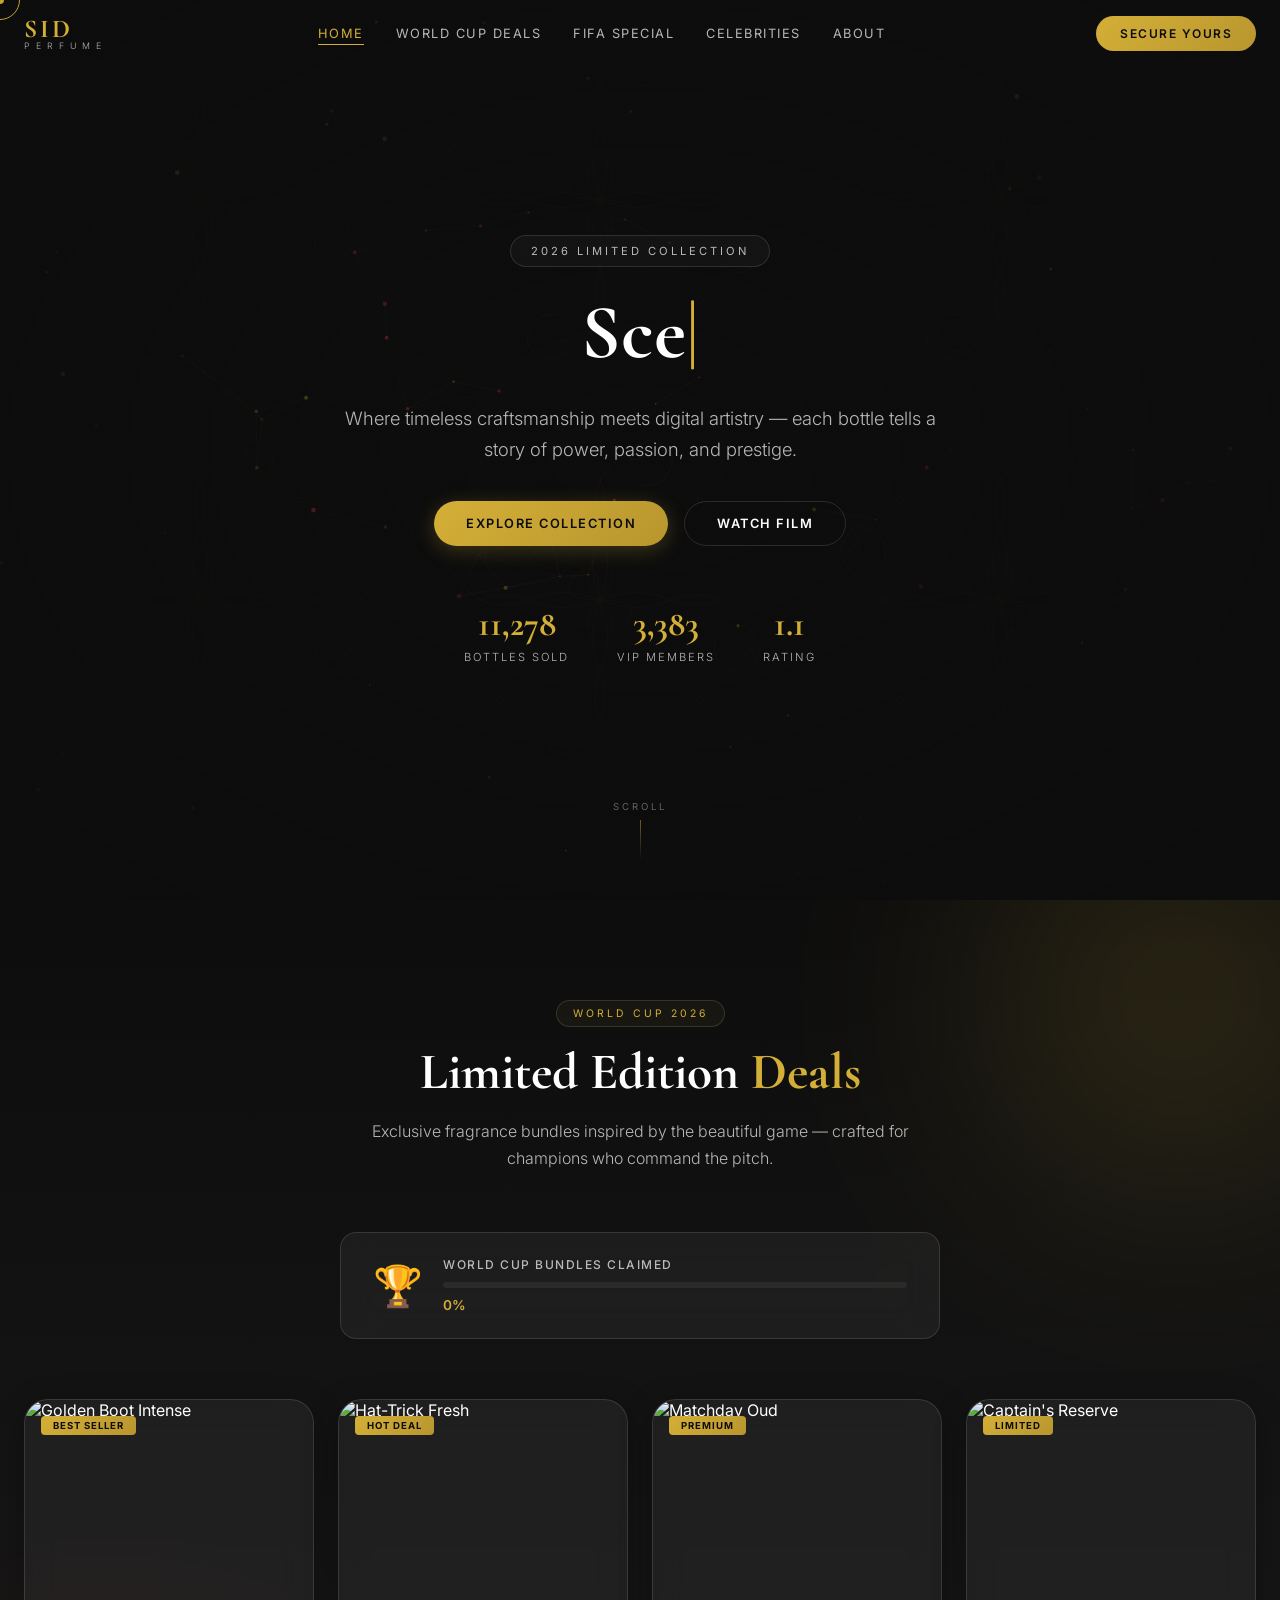
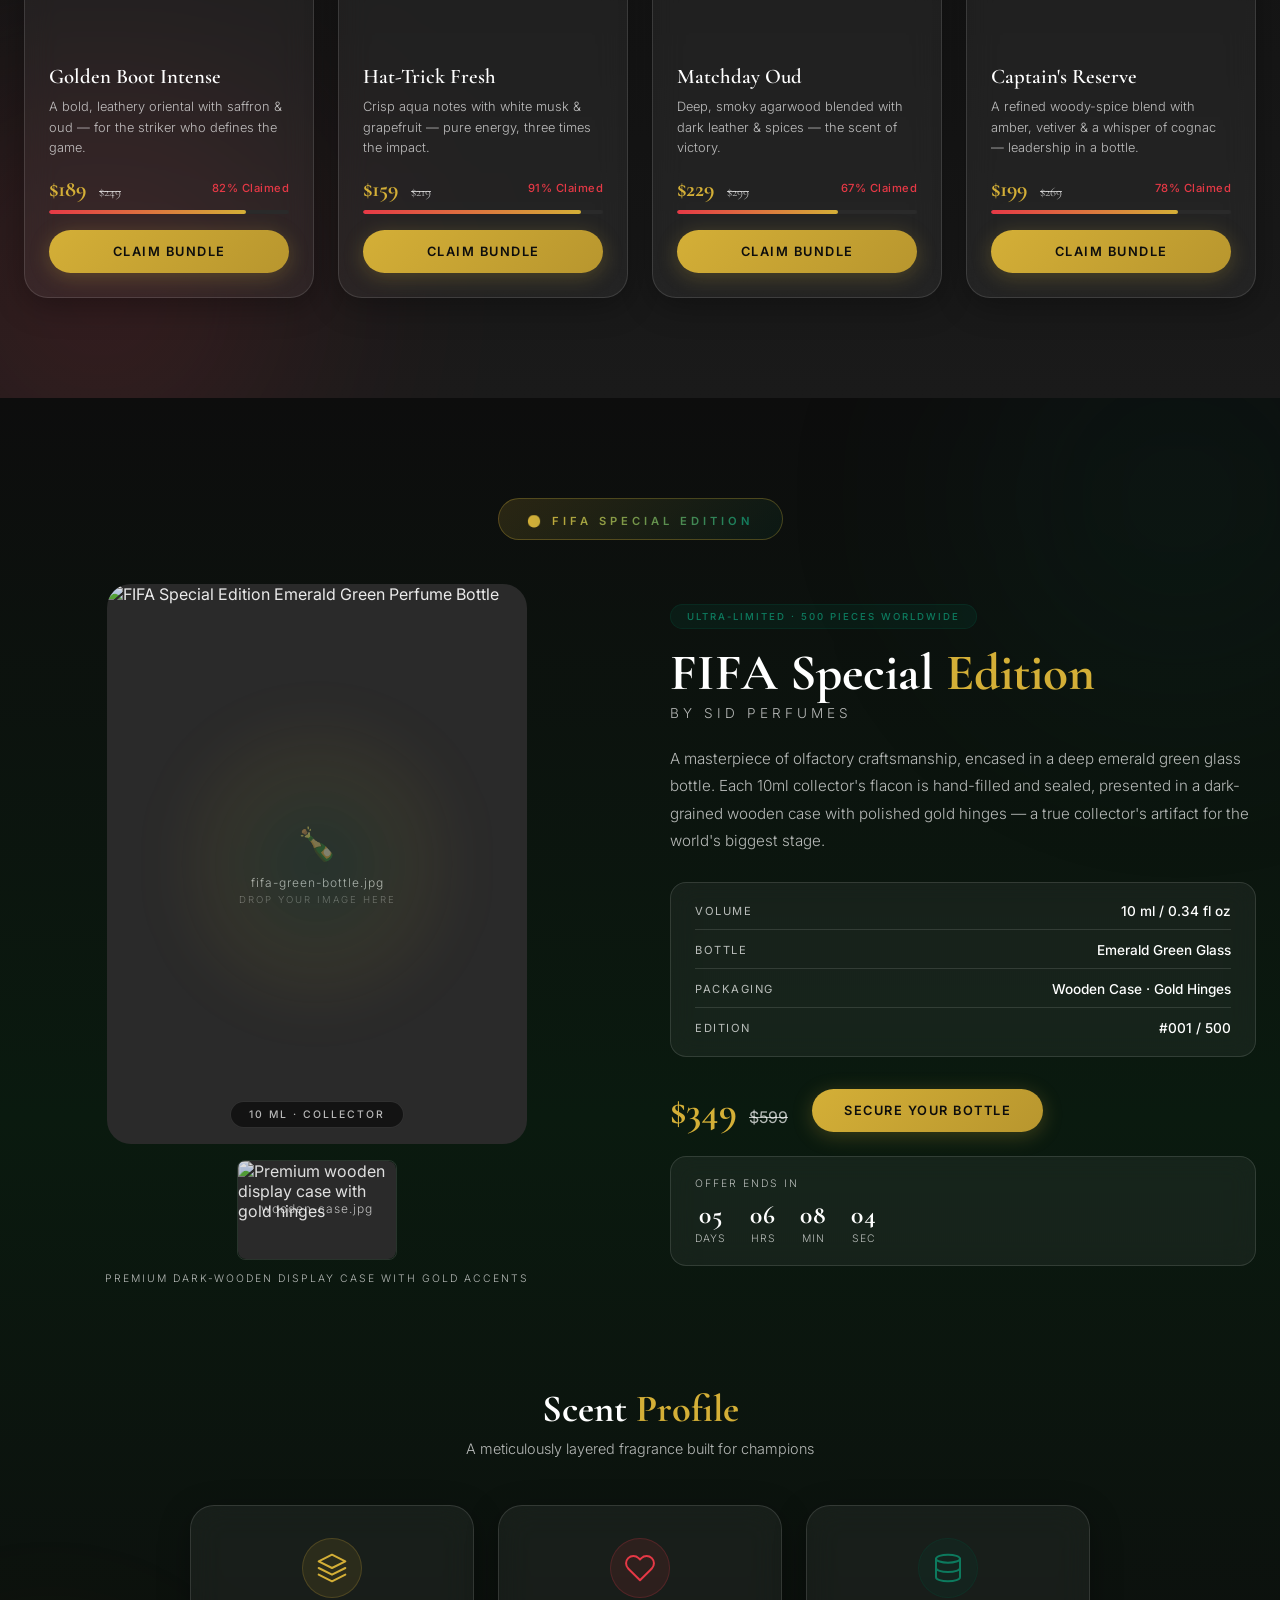
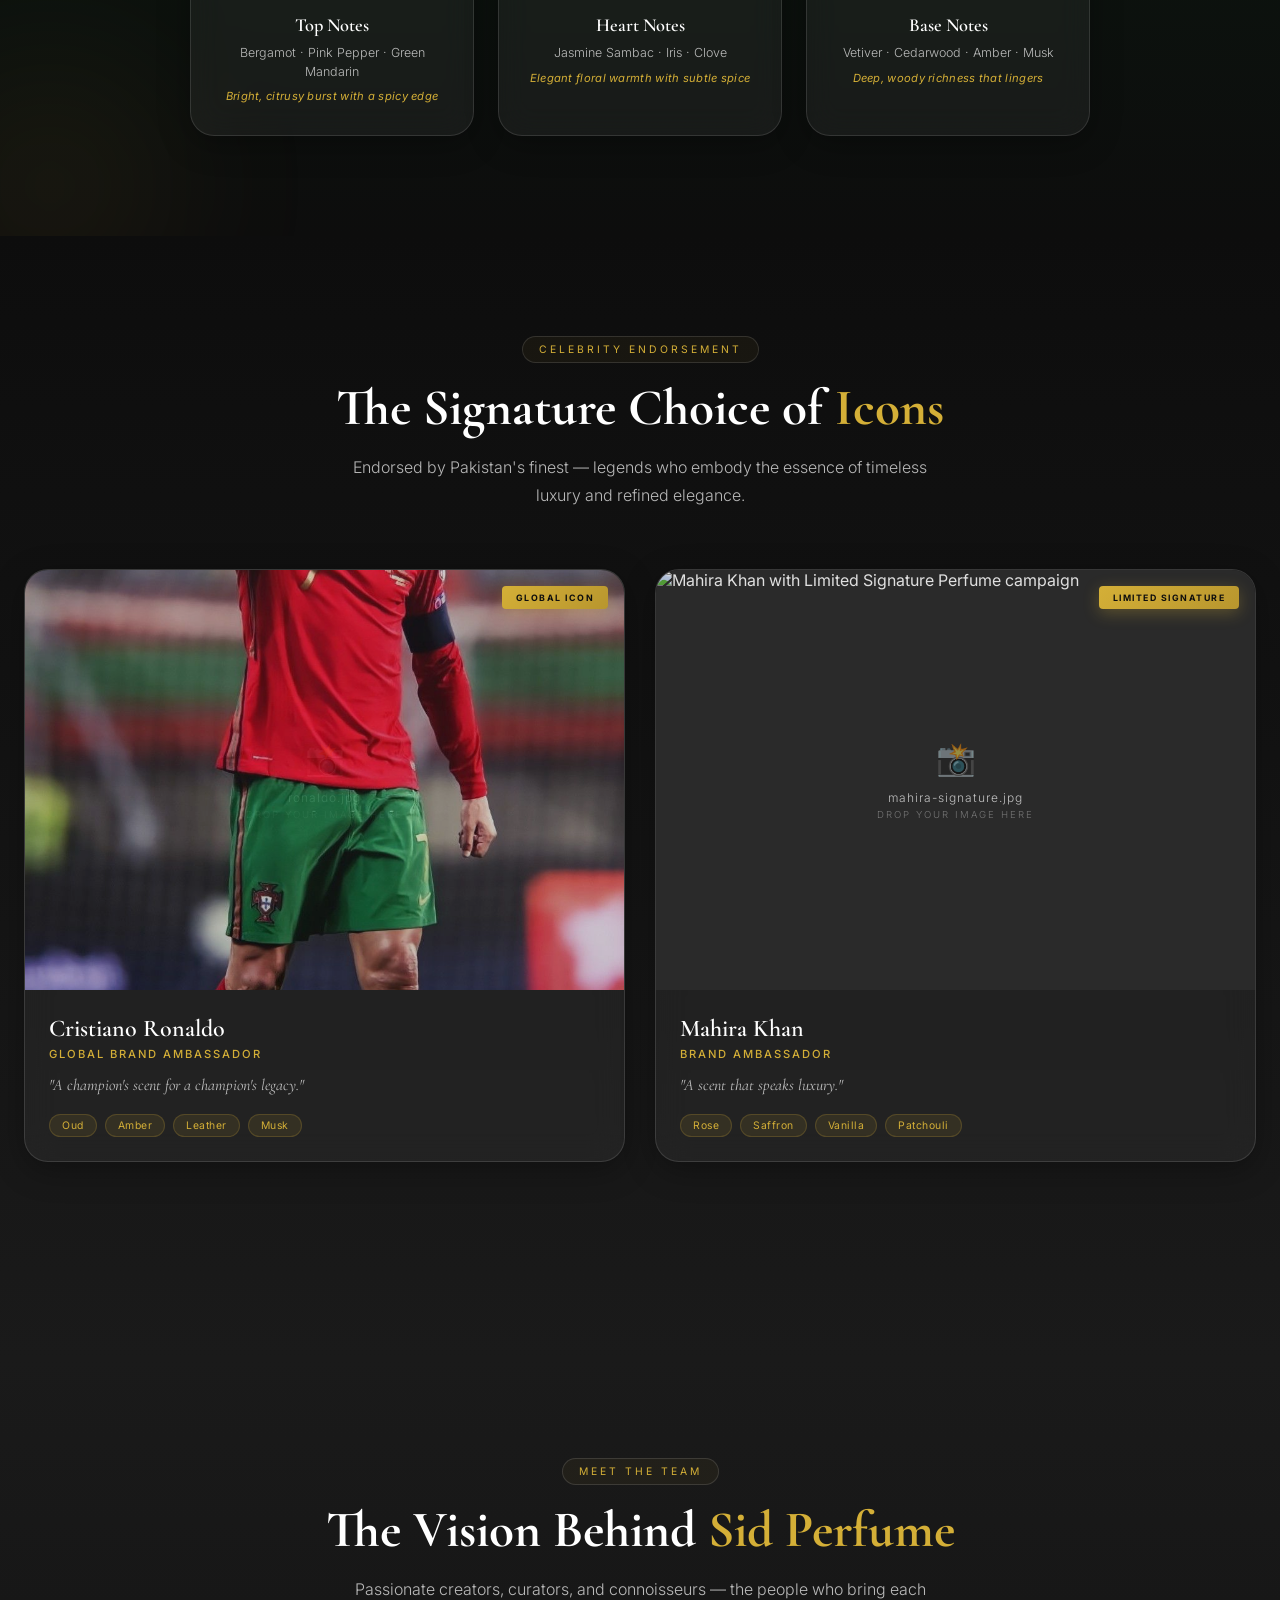
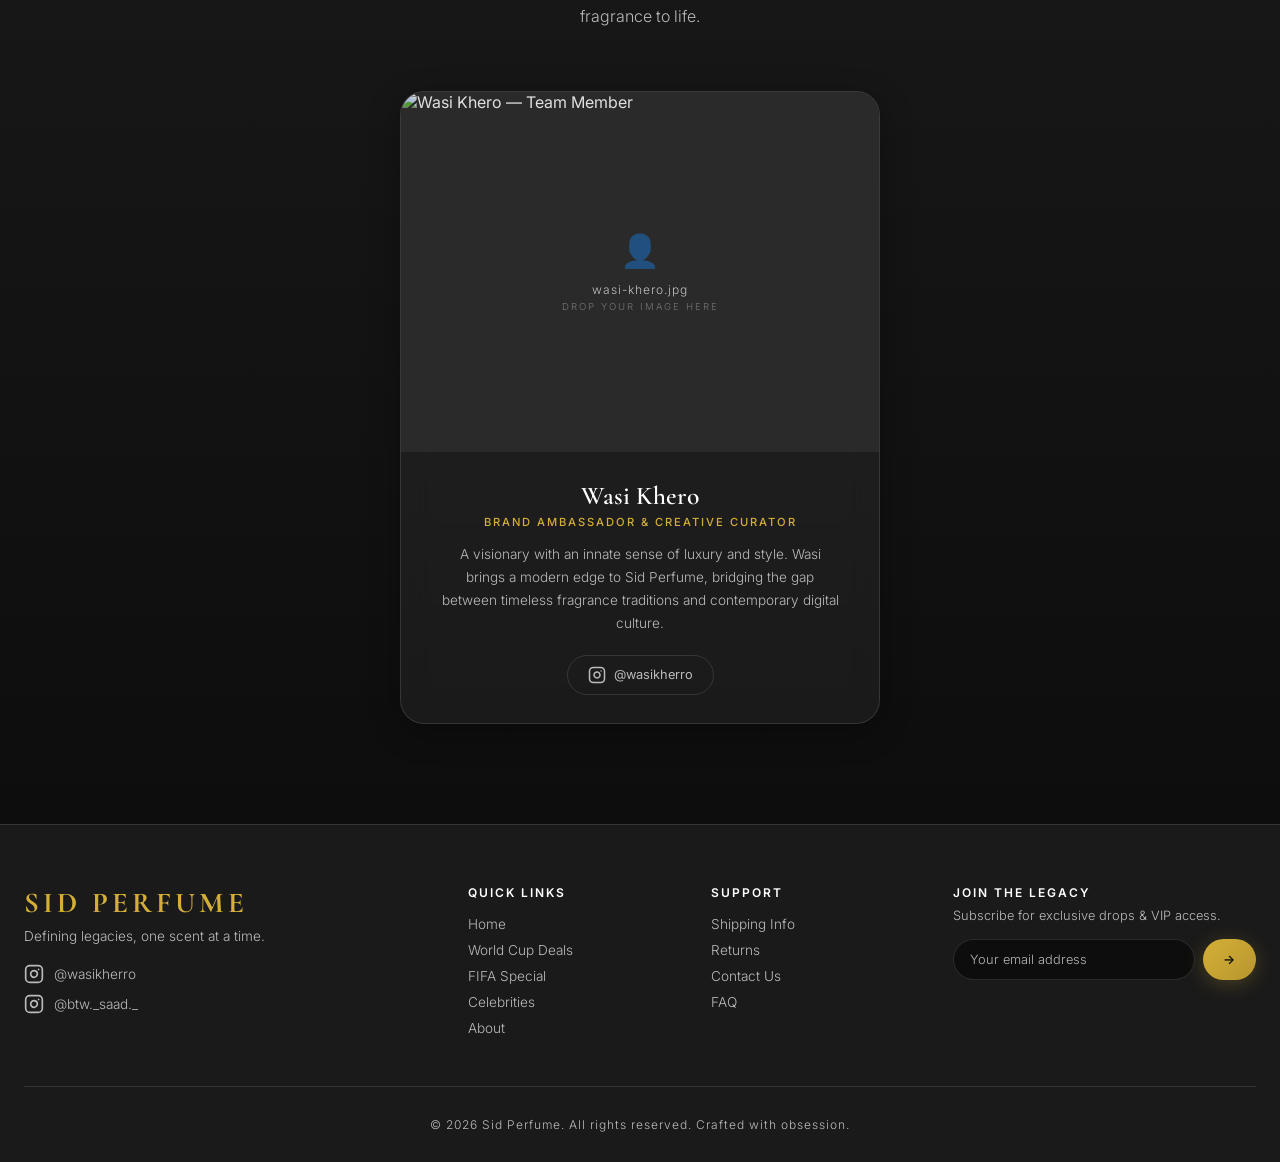
==== commit db8b1163: "image add" ====
--- a/index.html
+++ b/index.html
@@ -358,26 +358,26 @@
         </div>
 
         <div class="celebrity-grid">
-          <!-- Fawad Khan -->
+          <!-- Cristiano Ronaldo -->
           <div class="celebrity-card glass-card reveal" data-delay="0">
             <div class="celebrity-image-wrapper">
               <div class="celebrity-img-placeholder">
                 <div class="placeholder-skeleton">
                   <div class="skeleton-icon">📸</div>
-                  <p class="skeleton-text">fawad-signature.jpg</p>
+                  <p class="skeleton-text">ronaldo.jpg</p>
                   <p class="skeleton-hint">Drop your image here</p>
                 </div>
               </div>
-              <img src="https://images.unsplash.com/photo-1506794778202-cad84cf45f1d?w=600&q=85" alt="Fawad Khan endorsing Limited Signature Perfume" class="celebrity-img" loading="lazy" />
+              <img src="images/ronaldo.jpg" alt="Cristiano Ronaldo endorsing Sid Perfume" class="celebrity-img" loading="lazy" />
               <div class="celebrity-overlay">
-                <div class="celebrity-quote">"Timeless. Elegant. Unforgettable."</div>
-              </div>
-              <div class="celebrity-badge">Limited Signature</div>
+                <div class="celebrity-quote">"A champion's scent for a champion's legacy."</div>
+              </div>
+              <div class="celebrity-badge">Global Icon</div>
             </div>
             <div class="celebrity-info">
-              <h3 class="celebrity-name">Fawad Khan</h3>
-              <p class="celebrity-title">Brand Ambassador</p>
-              <p class="celebrity-quote-text">"Timeless. Elegant. Unforgettable."</p>
+              <h3 class="celebrity-name">Cristiano Ronaldo</h3>
+              <p class="celebrity-title">Global Brand Ambassador</p>
+              <p class="celebrity-quote-text">"A champion's scent for a champion's legacy."</p>
               <div class="celebrity-notes">
                 <span>Oud</span><span>Amber</span><span>Leather</span><span>Musk</span>
               </div>
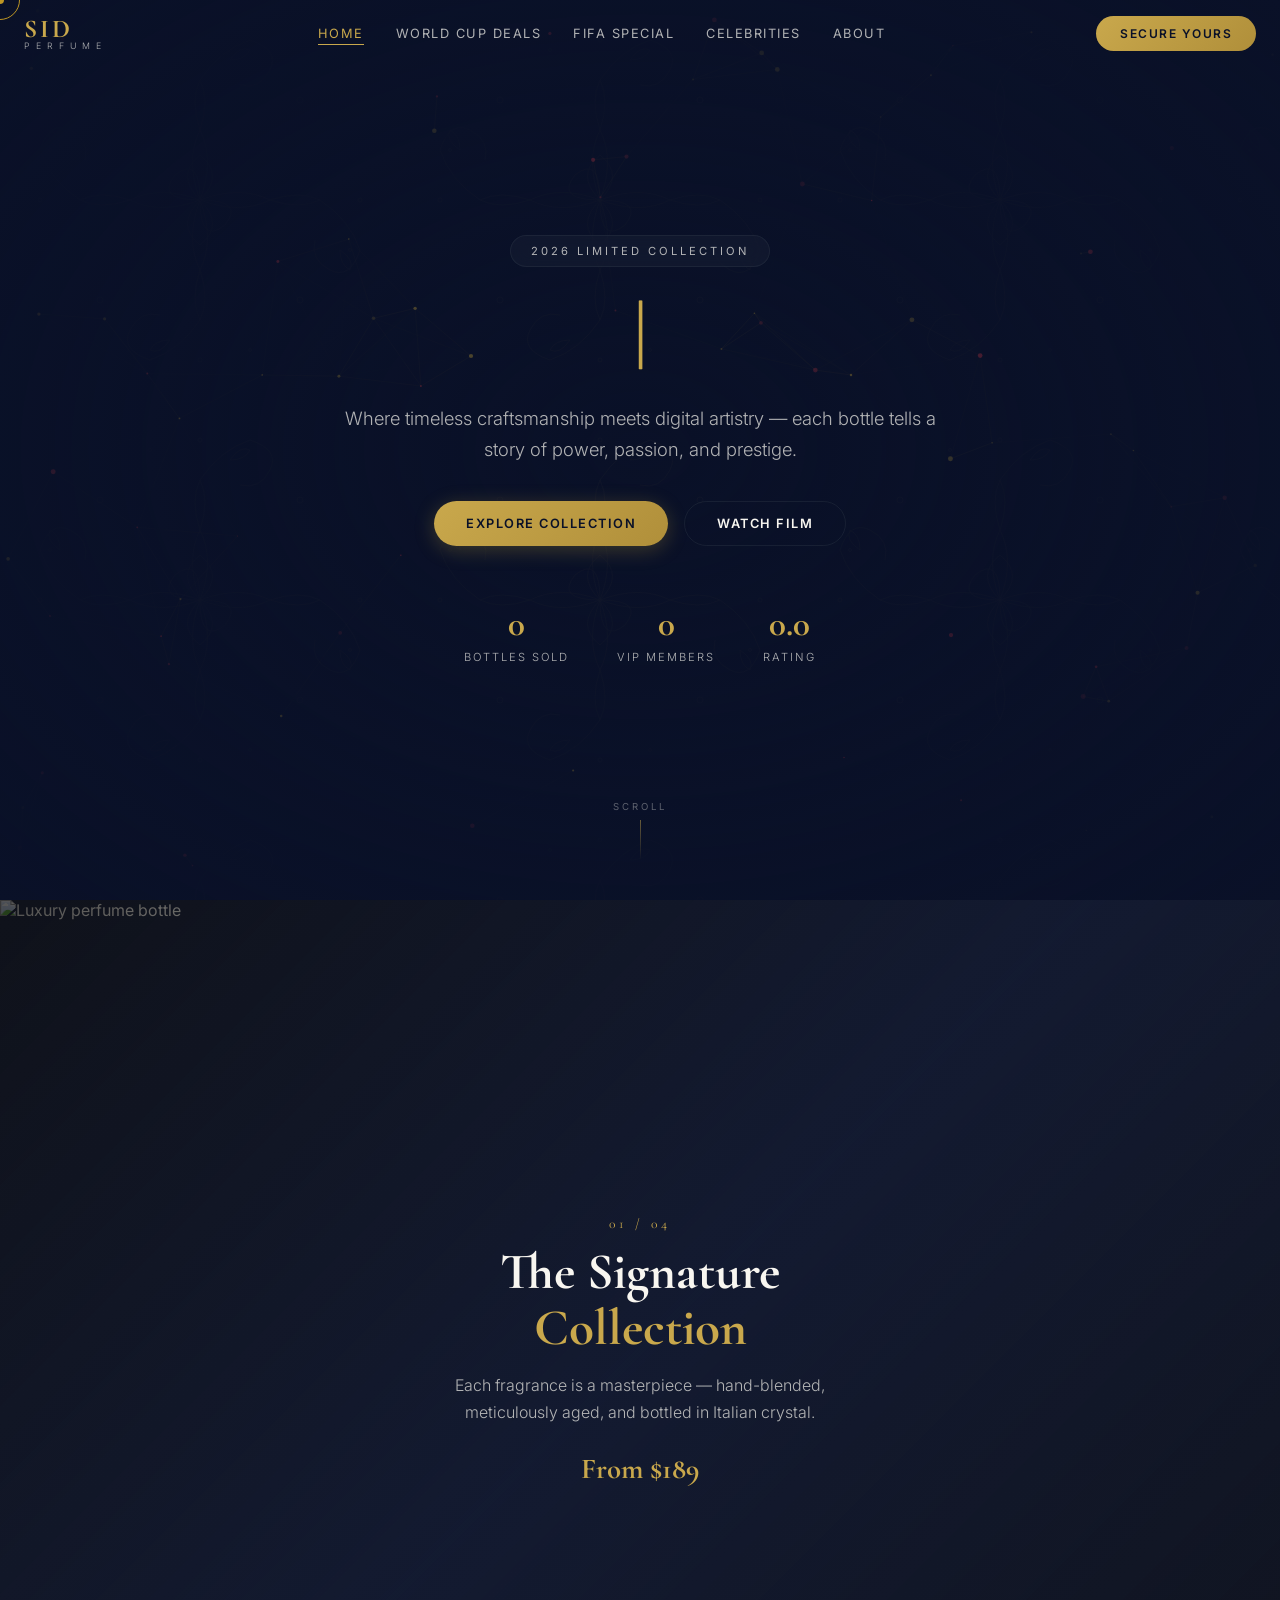
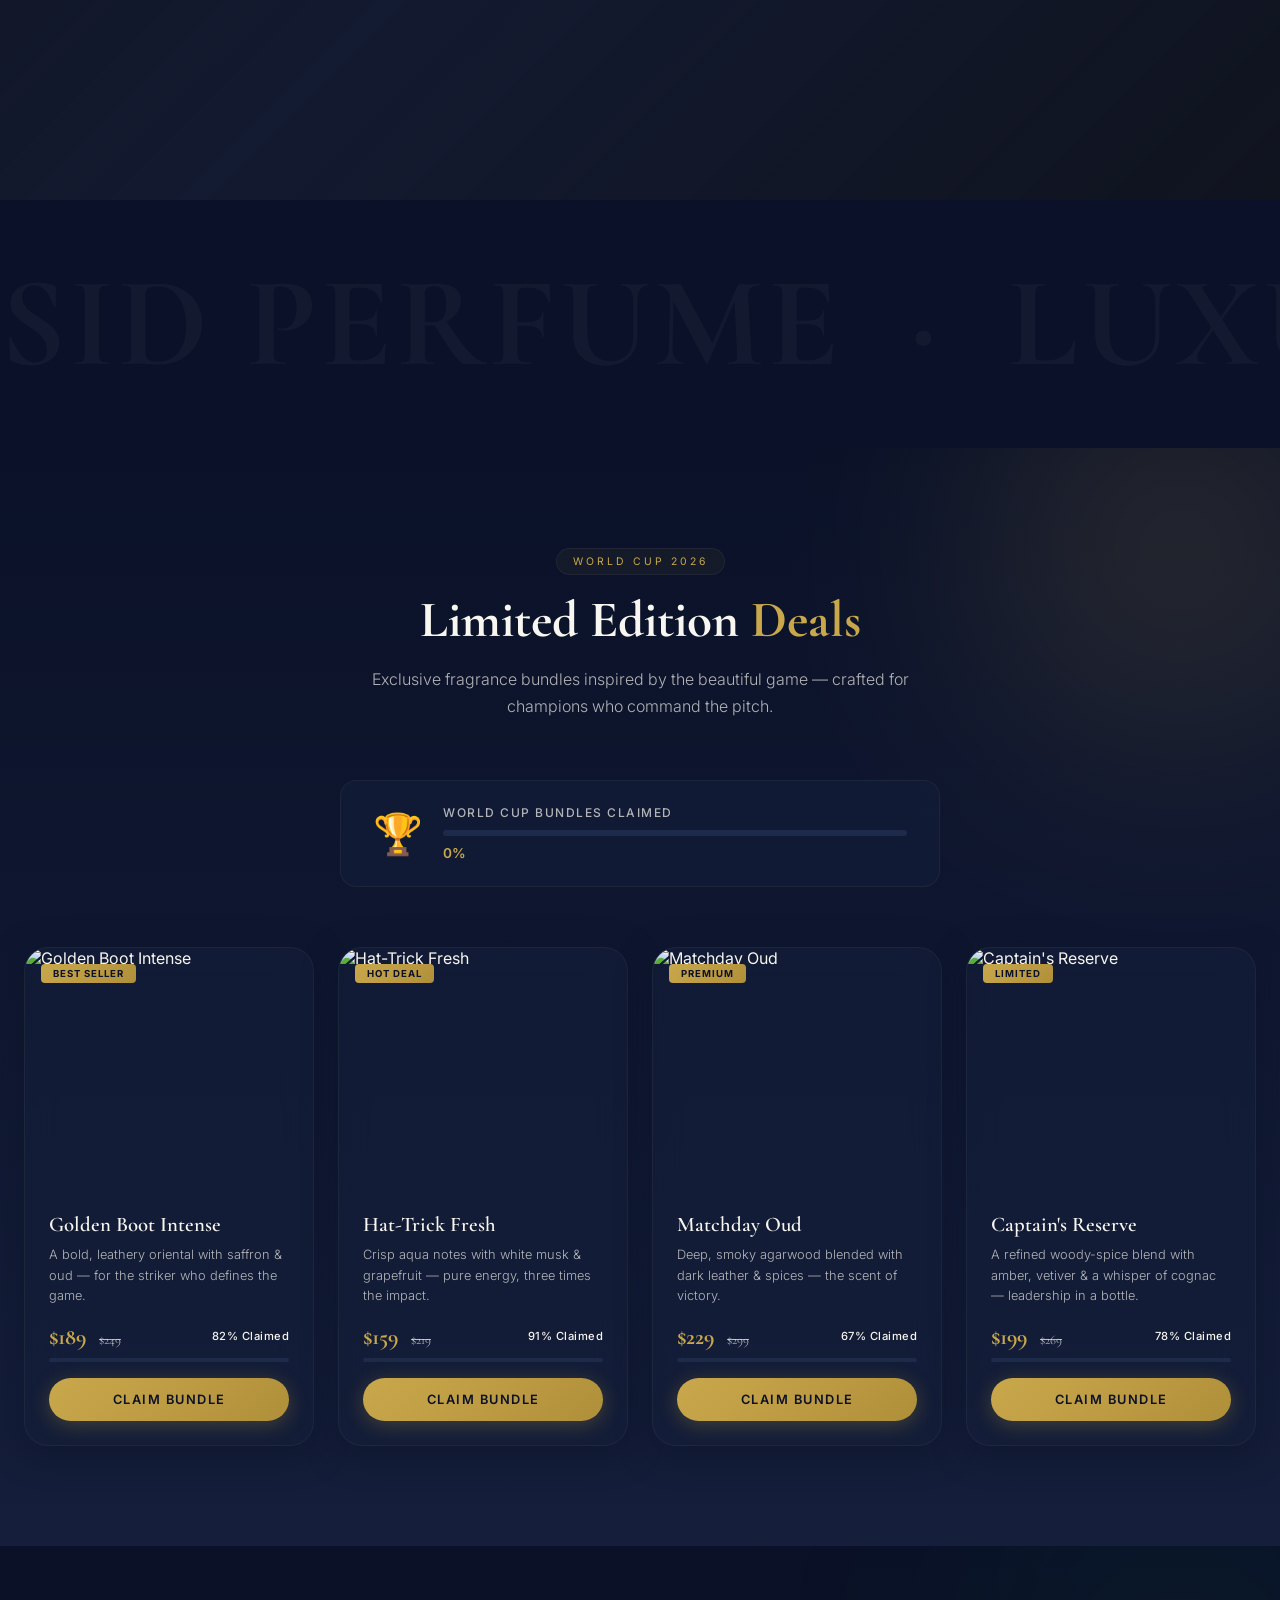
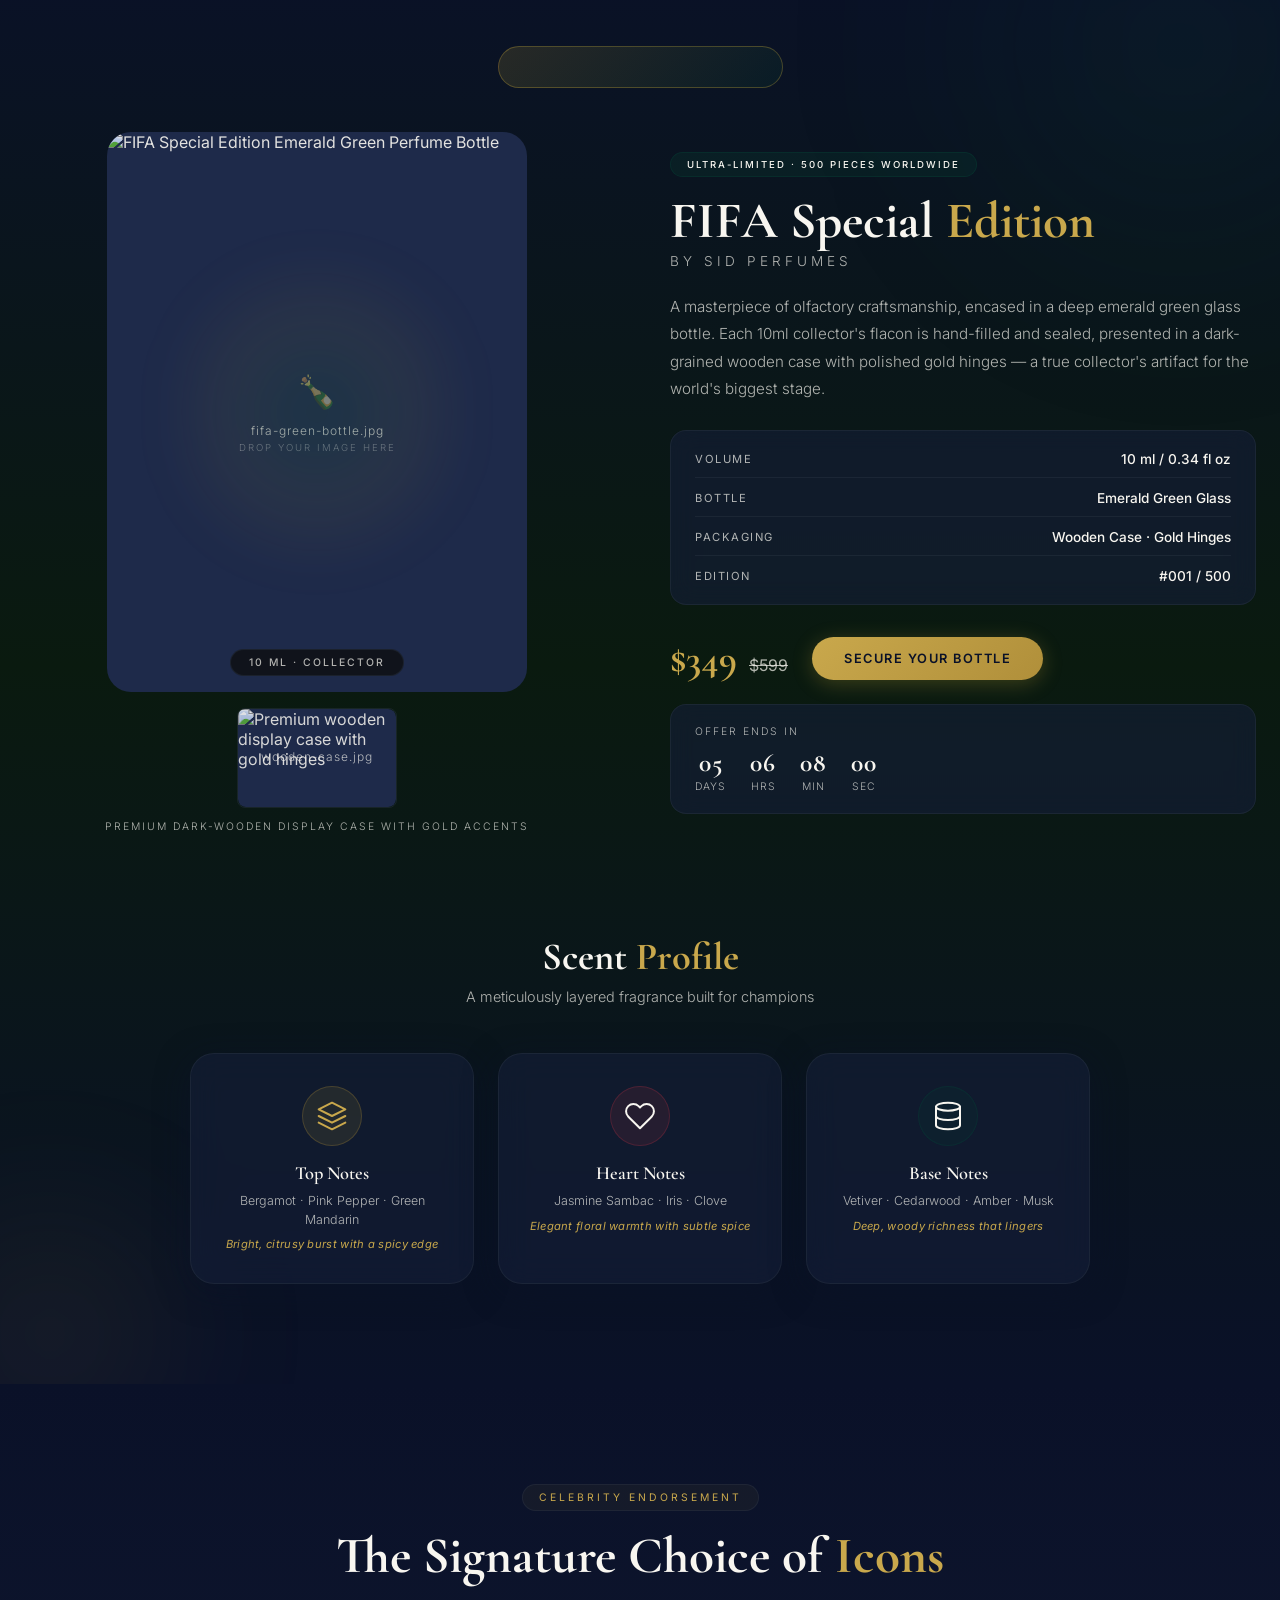
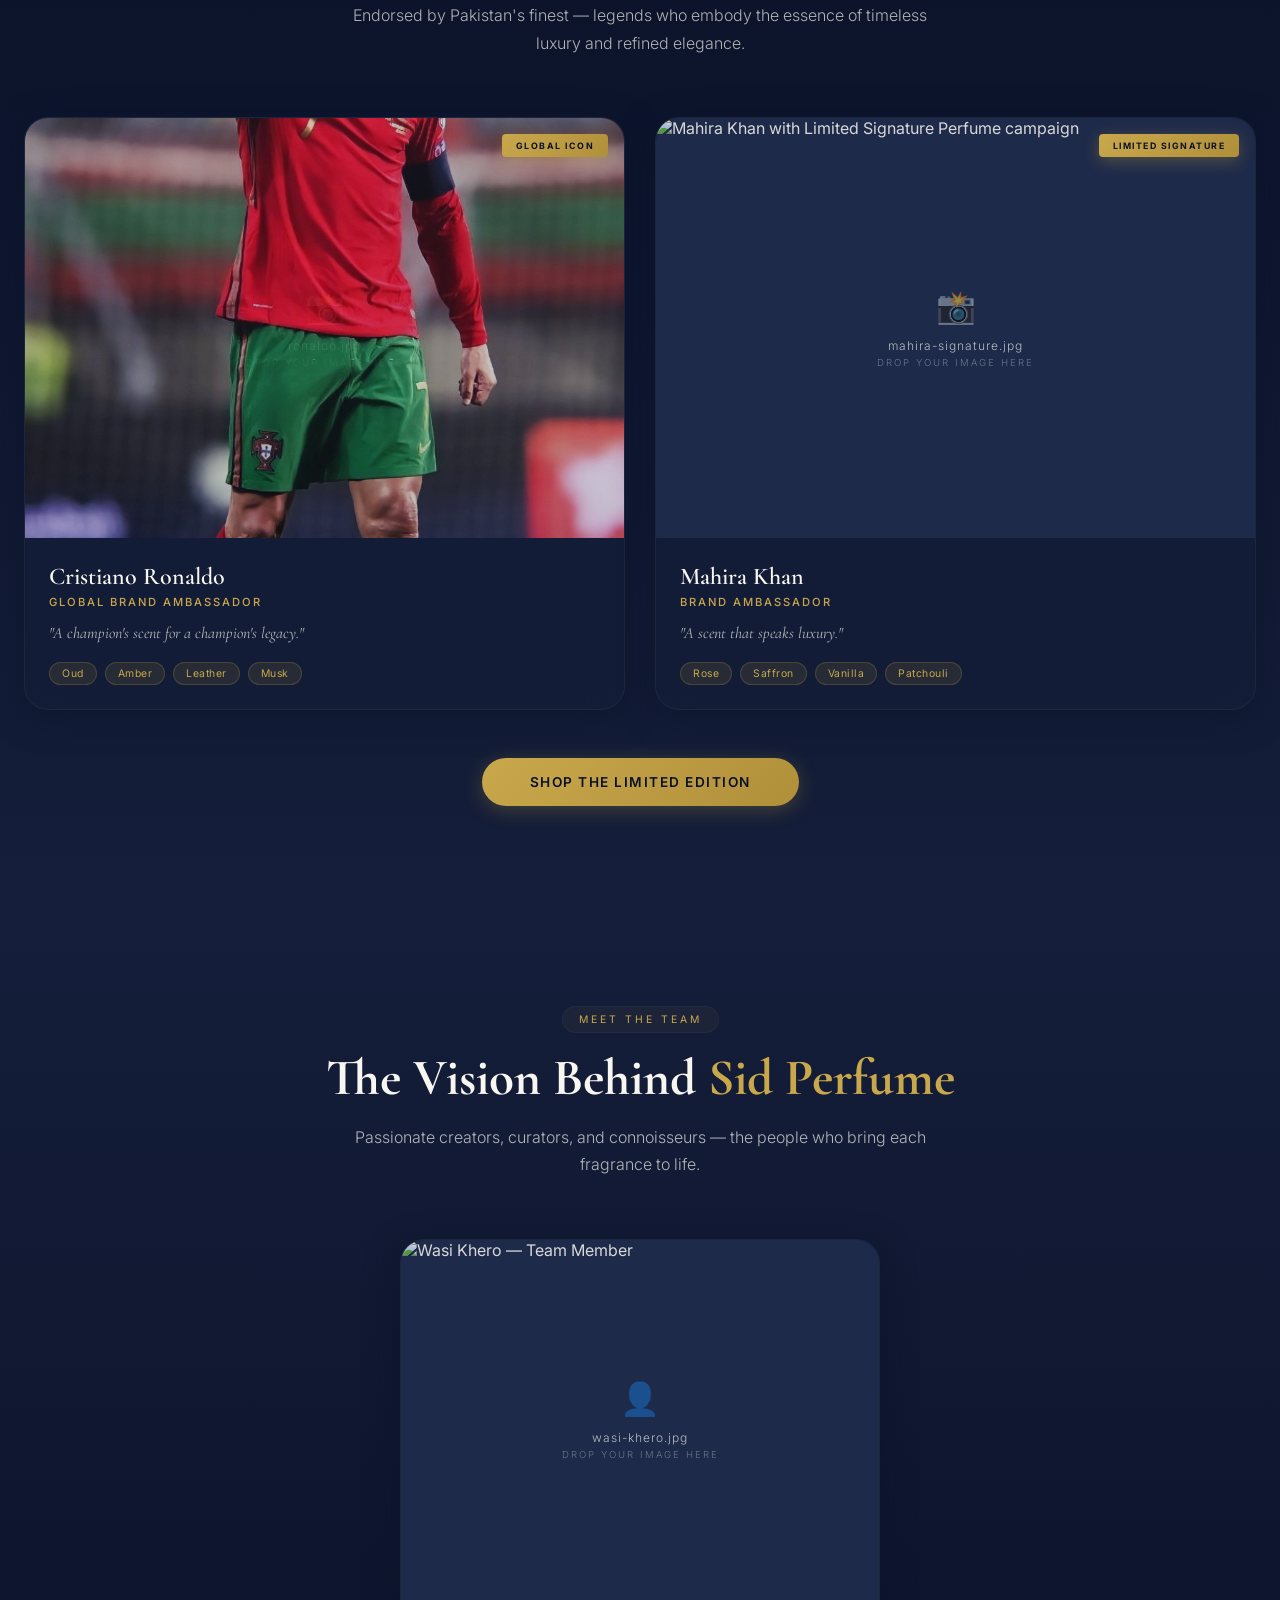
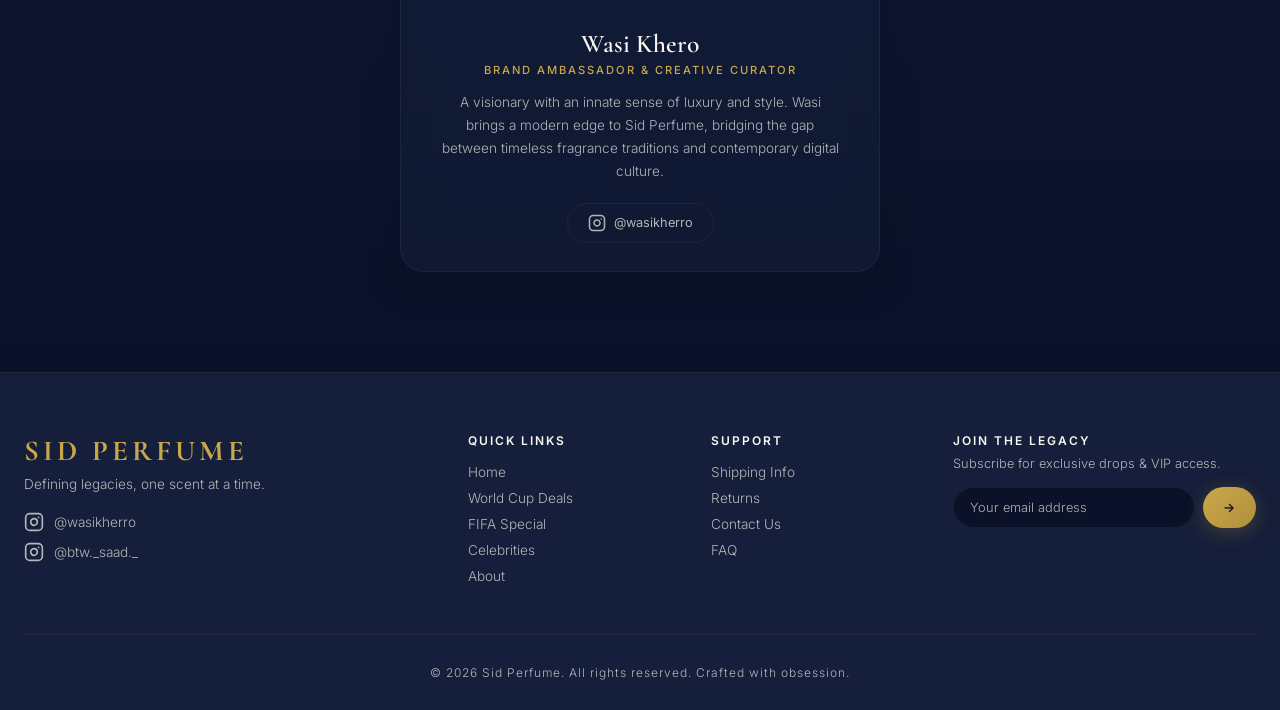
==== commit 3201edc8: "ok hogya" ====
--- a/index.html
+++ b/index.html
@@ -64,18 +64,18 @@
     <!-- ══════════════════════════════════════════════════════
          HERO SECTION
          ══════════════════════════════════════════════════════ -->
-    <section id="hero" class="hero-section">
+    <section id="hero" class="hero-section" data-crossfade>
       <canvas id="particleCanvas" class="particle-canvas"></canvas>
       <div class="hero-overlay"></div>
       <div class="hero-content" id="heroContent">
         <div class="hero-badge">2026 Limited Collection</div>
-        <h1 class="hero-title">
+        <h1 class="hero-title" style="font-variation-settings:'wght' 700,'wdth' 100">
           <span id="typingText"></span><span class="typing-cursor">|</span>
         </h1>
         <p class="hero-subtitle">Where timeless craftsmanship meets digital artistry — each bottle tells a story of power, passion, and prestige.</p>
         <div class="hero-actions">
-          <button class="btn btn-primary hero-cta" data-cursor-hover>Explore Collection</button>
-          <button class="btn btn-outline hero-cta-alt" data-cursor-hover>Watch Film</button>
+          <button class="btn btn-primary hero-cta" data-cursor-hover data-magnetic>Explore Collection</button>
+          <button class="btn btn-outline hero-cta-alt" data-cursor-hover data-magnetic>Watch Film</button>
         </div>
         <div class="hero-stats">
           <div class="hero-stat">
@@ -99,9 +99,70 @@
     </section>
 
     <!-- ══════════════════════════════════════════════════════
+         LUXURY HORIZONTAL SCROLL SHOWCASE
+         ══════════════════════════════════════════════════════ -->
+    <section class="section horizontal-scroll-section">
+      <div class="horizontal-scroll-container">
+        <div class="horizontal-scroll-track">
+          <!-- Panel 1 -->
+          <div class="horizontal-scroll-panel h-scroll-panel-dark">
+            <img src="https://images.unsplash.com/photo-1588405748880-12d1d2a59f75?w=1200&q=85" alt="Luxury perfume bottle" class="h-scroll-media" loading="lazy" />
+            <div class="h-scroll-overlay"></div>
+            <div class="h-scroll-info">
+              <span class="h-scroll-number">01 / 04</span>
+              <h2 class="h-scroll-title">The Signature <span class="gold-text">Collection</span></h2>
+              <p class="h-scroll-desc">Each fragrance is a masterpiece — hand-blended, meticulously aged, and bottled in Italian crystal.</p>
+              <span class="h-scroll-price">From $189</span>
+            </div>
+          </div>
+          <!-- Panel 2 -->
+          <div class="horizontal-scroll-panel h-scroll-panel-gold">
+            <img src="https://images.unsplash.com/photo-1563170351-be82bc888aa4?w=1200&q=85" alt="Luxury perfume on marble" class="h-scroll-media" loading="lazy" />
+            <div class="h-scroll-overlay"></div>
+            <div class="h-scroll-info">
+              <span class="h-scroll-number">02 / 04</span>
+              <h2 class="h-scroll-title">World Cup <span class="gold-text">Legacy</span></h2>
+              <p class="h-scroll-desc">Limited edition bottles inspired by champions. Each drop captures the essence of victory.</p>
+              <span class="h-scroll-price">From $159</span>
+            </div>
+          </div>
+          <!-- Panel 3 -->
+          <div class="horizontal-scroll-panel h-scroll-panel-emerald">
+            <img src="https://images.unsplash.com/photo-1592945403244-b3fbafd7f539?w=1200&q=85" alt="Premium oud perfume" class="h-scroll-media" loading="lazy" />
+            <div class="h-scroll-overlay"></div>
+            <div class="h-scroll-info">
+              <span class="h-scroll-number">03 / 04</span>
+              <h2 class="h-scroll-title">Oud <span class="gold-text">Maharajah</span></h2>
+              <p class="h-scroll-desc">The rarest agarwood, distilled over decades. A scent that lingers like a dynasty.</p>
+              <span class="h-scroll-price">From $349</span>
+            </div>
+          </div>
+          <!-- Panel 4 -->
+          <div class="horizontal-scroll-panel h-scroll-panel-dark">
+            <img src="https://images.unsplash.com/photo-1541643600914-78b084683601?w=1200&q=85" alt="Luxury perfume bottle with gold" class="h-scroll-media" loading="lazy" />
+            <div class="h-scroll-overlay"></div>
+            <div class="h-scroll-info">
+              <span class="h-scroll-number">04 / 04</span>
+              <h2 class="h-scroll-title">Crystal <span class="gold-text">Noir</span></h2>
+              <p class="h-scroll-desc">Dark, mysterious, utterly captivating. The choice of those who command the night.</p>
+              <span class="h-scroll-price">From $279</span>
+            </div>
+          </div>
+        </div>
+      </div>
+    </section>
+
+    <!-- ══════════════════════════════════════════════════════
+         KINETIC TEXT MARQUEE
+         ══════════════════════════════════════════════════════ -->
+    <div class="kinetic-marquee">
+      <div class="kinetic-marquee-text">Sid Perfume &nbsp;·&nbsp; Luxury Redefined &nbsp;·&nbsp; Scents That Define Your Legacy &nbsp;·&nbsp; Since 2024</div>
+    </div>
+
+    <!-- ══════════════════════════════════════════════════════
          WORLD CUP EXCLUSIVE DEALS SECTION
          ══════════════════════════════════════════════════════ -->
-    <section id="worldcup" class="section worldcup-section">
+    <section id="worldcup" class="section worldcup-section" data-crossfade>
       <div class="section-bg-shapes"></div>
       <div class="container">
         <div class="section-header reveal">
@@ -522,10 +583,29 @@
   </div><!-- / site-wrapper -->
 
   <!-- ════════════════════════════════════════════════════════
+       SVG GOOEY FILTER (hidden, used by gooey buttons)
+       ════════════════════════════════════════════════════════ -->
+  <svg class="goo-filter-svg" aria-hidden="true">
+    <defs>
+      <filter id="goo">
+        <feGaussianBlur in="SourceGraphic" stdDeviation="8" result="blur" />
+        <feColorMatrix in="blur" mode="matrix"
+          values="1 0 0 0 0
+                  0 1 0 0 0
+                  0 0 1 0 0
+                  0 0 0 20 -9" result="goo" />
+        <feComposite in="SourceGraphic" in2="goo" operator="atop" />
+      </filter>
+    </defs>
+  </svg>
+
+  <!-- ════════════════════════════════════════════════════════
        SCRIPTS
        ════════════════════════════════════════════════════════ -->
   <script src="https://cdnjs.cloudflare.com/ajax/libs/gsap/3.12.5/gsap.min.js"></script>
   <script src="https://cdnjs.cloudflare.com/ajax/libs/gsap/3.12.5/ScrollTrigger.min.js"></script>
+  <script src="webgl-effects.js"></script>
+  <script src="animations.js"></script>
   <script src="app.js"></script>
 </body>
-</html>+</html>
--- a/styles.css
+++ b/styles.css
@@ -3,28 +3,57 @@
    Modern Luxury | Glassmorphism | Premium Animations
    ═══════════════════════════════════════════════════════════════════ */
 
-/* ─── CSS CUSTOM PROPERTIES ─── */
+/* ─── CSS CUSTOM PROPERTIES — Premium Luxury Palette ─── */
 :root {
-  --obsidian: #0D0D0D;
-  --obsidian-light: #1A1A1A;
-  --obsidian-lighter: #2A2A2A;
-  --gold: #D4AF37;
-  --gold-light: #E8C84A;
-  --gold-dark: #B8962E;
-  --crimson: #E63946;
-  --crimson-dark: #C1121F;
-  --emerald: #064E3B;
-  --emerald-light: #0D7A5E;
-  --white: #FFFFFF;
-  --white-soft: #F5F0EB;
-  --white-muted: rgba(255, 255, 255, 0.7);
-  --glass-bg: rgba(255, 255, 255, 0.05);
-  --glass-border: rgba(255, 255, 255, 0.12);
-  --glass-shadow: rgba(0, 0, 0, 0.3);
+  /* Midnight Blue — dominant dark (60%) */
+  --midnight: #0A1128;
+  --midnight-light: #151E3A;
+  --midnight-lighter: #1E2A4A;
+
+  /* Slate Gray — sophisticated secondary (30%) */
+  --slate: #2D3748;
+  --slate-light: #4A5568;
+  --slate-border: rgba(45, 55, 72, 0.5);
+
+  /* Ivory White — clean text & canvas */
+  --ivory: #F8F6F0;
+  --ivory-muted: rgba(248, 246, 240, 0.7);
+  --ivory-soft: #EDE9E0;
+
+  /* Champagne Gold — luxury accent (~8%) */
+  --champagne: #C9A84C;
+  --champagne-light: #DBC47A;
+  --champagne-dark: #B08F3A;
+
+  /* Royal Blue — vibrant accent (~2%) */
+  --royal: #1D4ED8;
+  --royal-light: #2563EB;
+
+  /* Glass / utility */
+  --glass-bg: rgba(21, 30, 58, 0.6);
+  --glass-border: rgba(45, 55, 72, 0.4);
+  --glass-shadow: rgba(10, 17, 40, 0.5);
+
+  /* Legacy aliases for backward compatibility */
+  --obsidian: var(--midnight);
+  --obsidian-light: var(--midnight-light);
+  --obsidian-lighter: var(--midnight-lighter);
+  --gold: var(--champagne);
+  --gold-light: var(--champagne-light);
+  --gold-dark: var(--champagne-dark);
+  --white: var(--ivory);
+  --white-soft: var(--ivory-soft);
+  --white-muted: var(--ivory-muted);
+
+  /* Typography */
   --font-display: 'Cormorant Garamond', serif;
   --font-body: 'Inter', sans-serif;
+
+  /* Transitions */
   --transition-smooth: cubic-bezier(0.25, 0.46, 0.45, 0.94);
   --transition-bounce: cubic-bezier(0.34, 1.56, 0.64, 1);
+
+  /* Radii */
   --radius-sm: 8px;
   --radius-md: 16px;
   --radius-lg: 24px;
@@ -60,7 +89,7 @@
   inset: 0;
   z-index: 0;
   pointer-events: none;
-  background-image: url("data:image/svg+xml,%3Csvg xmlns='http://www.w3.org/2000/svg' width='400' height='400' viewBox='0 0 400 400'%3E%3Cg fill='none' stroke='%23D4AF37' stroke-width='0.8' opacity='0.06'%3E%3C!-- Center bloom --%3E%3Cpath d='M200 200 Q185 160 200 130 Q215 160 200 200Z'/%3E%3Cpath d='M200 200 Q160 185 130 200 Q160 215 200 200Z'/%3E%3Cpath d='M200 200 Q215 240 200 270 Q185 240 200 200Z'/%3E%3Cpath d='M200 200 Q240 215 270 200 Q240 185 200 200Z'/%3E%3Cpath d='M200 200 Q175 175 200 155 Q225 175 200 200Z'/%3E%3Cpath d='M200 200 Q155 200 175 175 Q200 155 200 200Z'/%3E%3Cpath d='M200 200 Q225 225 200 245 Q175 225 200 200Z'/%3E%3Cpath d='M200 200 Q245 200 225 225 Q200 245 200 200Z'/%3E%3C!-- Petal outlines --%3E%3Cpath d='M200 130 Q190 100 200 80 Q210 100 200 130'/%3E%3Cpath d='M130 200 Q100 190 80 200 Q100 210 130 200'/%3E%3Cpath d='M200 270 Q190 300 200 320 Q210 300 200 270'/%3E%3Cpath d='M270 200 Q300 210 320 200 Q300 190 270 200'/%3E%3C!-- Swirling vine tendrils --%3E%3Cpath d='M200 80 Q220 50 250 40 Q280 50 270 70 Q260 90 240 85'/%3E%3Cpath d='M80 200 Q50 180 40 150 Q50 120 70 130 Q90 140 85 160'/%3E%3Cpath d='M200 320 Q180 350 150 360 Q120 350 130 330 Q140 310 160 315'/%3E%3Cpath d='M320 200 Q350 220 360 250 Q350 280 330 270 Q310 260 315 240'/%3E%3C!-- Small leaves along vines --%3E%3Cpath d='M230 60 Q240 45 250 50 Q245 60 230 60Z'/%3E%3Cpath d='M60 150 Q45 140 50 130 Q60 135 60 150Z'/%3E%3Cpath d='M170 340 Q160 355 150 350 Q155 340 170 340Z'/%3E%3Cpath d='M340 250 Q355 260 350 270 Q340 265 340 250Z'/%3E%3C!-- Additional scattered buds --%3E%3Ccircle cx='100' cy='100' r='3'/%3E%3Ccircle cx='300' cy='100' r='3'/%3E%3Ccircle cx='100' cy='300' r='3'/%3E%3Ccircle cx='300' cy='300' r='3'/%3E%3Ccircle cx='200' cy='40' r='2'/%3E%3Ccircle cx='40' cy='200' r='2'/%3E%3Ccircle cx='200' cy='360' r='2'/%3E%3Ccircle cx='360' cy='200' r='2'/%3E%3C!-- Fine decorative dots --%3E%3Ccircle cx='150' cy='50' r='1.5'/%3E%3Ccircle cx='50' cy='150' r='1.5'/%3E%3Ccircle cx='250' cy='350' r='1.5'/%3E%3Ccircle cx='350' cy='250' r='1.5'/%3E%3C/g%3E%3C/svg%3E");
+  background-image: url("data:image/svg+xml,%3Csvg xmlns='http://www.w3.org/2000/svg' width='400' height='400' viewBox='0 0 400 400'%3E%3Cg fill='none' stroke='%23C9A84C' stroke-width='0.8' opacity='0.05'%3E%3C!-- Center bloom --%3E%3Cpath d='M200 200 Q185 160 200 130 Q215 160 200 200Z'/%3E%3Cpath d='M200 200 Q160 185 130 200 Q160 215 200 200Z'/%3E%3Cpath d='M200 200 Q215 240 200 270 Q185 240 200 200Z'/%3E%3Cpath d='M200 200 Q240 215 270 200 Q240 185 200 200Z'/%3E%3Cpath d='M200 200 Q175 175 200 155 Q225 175 200 200Z'/%3E%3Cpath d='M200 200 Q155 200 175 175 Q200 155 200 200Z'/%3E%3Cpath d='M200 200 Q225 225 200 245 Q175 225 200 200Z'/%3E%3Cpath d='M200 200 Q245 200 225 225 Q200 245 200 200Z'/%3E%3C!-- Petal outlines --%3E%3Cpath d='M200 130 Q190 100 200 80 Q210 100 200 130'/%3E%3Cpath d='M130 200 Q100 190 80 200 Q100 210 130 200'/%3E%3Cpath d='M200 270 Q190 300 200 320 Q210 300 200 270'/%3E%3Cpath d='M270 200 Q300 210 320 200 Q300 190 270 200'/%3E%3C!-- Swirling vine tendrils --%3E%3Cpath d='M200 80 Q220 50 250 40 Q280 50 270 70 Q260 90 240 85'/%3E%3Cpath d='M80 200 Q50 180 40 150 Q50 120 70 130 Q90 140 85 160'/%3E%3Cpath d='M200 320 Q180 350 150 360 Q120 350 130 330 Q140 310 160 315'/%3E%3Cpath d='M320 200 Q350 220 360 250 Q350 280 330 270 Q310 260 315 240'/%3E%3C!-- Small leaves along vines --%3E%3Cpath d='M230 60 Q240 45 250 50 Q245 60 230 60Z'/%3E%3Cpath d='M60 150 Q45 140 50 130 Q60 135 60 150Z'/%3E%3Cpath d='M170 340 Q160 355 150 350 Q155 340 170 340Z'/%3E%3Cpath d='M340 250 Q355 260 350 270 Q340 265 340 250Z'/%3E%3C!-- Additional scattered buds --%3E%3Ccircle cx='100' cy='100' r='3'/%3E%3Ccircle cx='300' cy='100' r='3'/%3E%3Ccircle cx='100' cy='300' r='3'/%3E%3Ccircle cx='300' cy='300' r='3'/%3E%3Ccircle cx='200' cy='40' r='2'/%3E%3Ccircle cx='40' cy='200' r='2'/%3E%3Ccircle cx='200' cy='360' r='2'/%3E%3Ccircle cx='360' cy='200' r='2'/%3E%3C!-- Fine decorative dots --%3E%3Ccircle cx='150' cy='50' r='1.5'/%3E%3Ccircle cx='50' cy='150' r='1.5'/%3E%3Ccircle cx='250' cy='350' r='1.5'/%3E%3Ccircle cx='350' cy='250' r='1.5'/%3E%3C/g%3E%3C/svg%3E");
   background-repeat: repeat;
   background-size: 400px 400px;
   background-attachment: fixed;
@@ -125,8 +154,8 @@
 .cursor-ring.hover {
   width: 60px;
   height: 60px;
-  border-color: var(--crimson);
-  background: rgba(212, 175, 55, 0.08);
+  border-color: var(--royal);
+  background: rgba(201, 168, 76, 0.08);
 }
 
 /* ─── PRE-LOADER ─── */
@@ -234,7 +263,7 @@
 }
 
 .navbar.scrolled {
-  background: rgba(13, 13, 13, 0.85);
+  background: rgba(10, 17, 40, 0.88);
   backdrop-filter: blur(20px);
   -webkit-backdrop-filter: blur(20px);
   padding: 10px 0;
@@ -431,7 +460,7 @@
 .hero-overlay {
   position: absolute;
   inset: 0;
-  background: radial-gradient(ellipse at center, rgba(13, 13, 13, 0.3) 0%, rgba(13, 13, 13, 0.8) 60%, var(--obsidian) 100%);
+  background: radial-gradient(ellipse at center, rgba(10, 17, 40, 0.25) 0%, rgba(10, 17, 40, 0.75) 60%, var(--midnight) 100%);
   z-index: 1;
 }
 
@@ -1902,9 +1931,340 @@
   box-shadow: 0 16px 48px rgba(212, 175, 55, 0.1) !important;
 }
 
+/* ═══════════════════════════════════════════════════════════════════
+   PREMIUM ANIMATION STYLES
+   ═══════════════════════════════════════════════════════════════════ */
+
+/* ─── HERO SCALE-DOWN CONTAINER ─── */
+.hero-scale-container {
+  position: absolute;
+  inset: 0;
+  display: flex;
+  align-items: center;
+  justify-content: center;
+  transform-origin: center center;
+  will-change: transform, opacity, border-radius;
+  backface-visibility: hidden;
+  -webkit-backface-visibility: hidden;
+}
+
+/* ─── SVG GOOEY FILTER ─── */
+.gooey-blob {
+  filter: url(#goo);
+  will-change: transform, opacity;
+}
+
+/* ─── GOOEY BUTTON BASE ─── */
+.btn[data-gooey] {
+  position: relative;
+  overflow: visible;
+}
+
+/* ─── HORIZONTAL SCROLL SECTION ─── */
+.horizontal-scroll-section {
+  position: relative;
+  overflow: hidden;
+  padding: 0;
+}
+
+.horizontal-scroll-container {
+  position: relative;
+  height: 100vh;
+  overflow: hidden;
+}
+
+.horizontal-scroll-track {
+  display: flex;
+  height: 100vh;
+  will-change: transform;
+  backface-visibility: hidden;
+  -webkit-backface-visibility: hidden;
+}
+
+.horizontal-scroll-panel {
+  flex: 0 0 100vw;
+  height: 100vh;
+  display: flex;
+  align-items: center;
+  justify-content: center;
+  position: relative;
+  overflow: hidden;
+}
+
+.horizontal-scroll-panel .h-scroll-media {
+  position: absolute;
+  inset: 0;
+  width: 100%;
+  height: 100%;
+  object-fit: cover;
+  will-change: transform;
+  backface-visibility: hidden;
+  -webkit-backface-visibility: hidden;
+}
+
+.horizontal-scroll-panel .h-scroll-overlay {
+  position: absolute;
+  inset: 0;
+  background: linear-gradient(135deg, rgba(13,13,13,0.7) 0%, rgba(13,13,13,0.2) 50%, rgba(13,13,13,0.6) 100%);
+  z-index: 1;
+}
+
+.horizontal-scroll-panel .h-scroll-info {
+  position: relative;
+  z-index: 2;
+  text-align: center;
+  max-width: 500px;
+  padding: 40px;
+}
+
+.h-scroll-info .h-scroll-number {
+  font-family: var(--font-display);
+  font-size: 0.85rem;
+  color: var(--gold);
+  letter-spacing: 4px;
+  text-transform: uppercase;
+  margin-bottom: 12px;
+  display: block;
+}
+
+.h-scroll-info .h-scroll-title {
+  font-family: var(--font-display);
+  font-size: clamp(2rem, 4vw, 3.5rem);
+  font-weight: 700;
+  color: var(--white);
+  margin-bottom: 16px;
+  line-height: 1.1;
+}
+
+.h-scroll-info .h-scroll-desc {
+  font-size: 1rem;
+  color: var(--white-muted);
+  font-weight: 300;
+  line-height: 1.7;
+  margin-bottom: 24px;
+}
+
+.h-scroll-info .h-scroll-price {
+  font-family: var(--font-display);
+  font-size: 1.8rem;
+  font-weight: 700;
+  color: var(--gold);
+}
+
+/* ─── CARD STACK ─── */
+.card-stack {
+  position: relative;
+  min-height: 200vh;
+  padding: 60px 0;
+}
+
+.card-stack-item {
+  position: sticky;
+  top: 10%;
+  width: 100%;
+  max-width: 900px;
+  margin: 0 auto;
+  padding: 40px;
+  background: var(--glass-bg);
+  backdrop-filter: blur(16px);
+  -webkit-backdrop-filter: blur(16px);
+  border: 1px solid var(--glass-border);
+  border-radius: var(--radius-lg);
+  box-shadow: 0 8px 32px var(--glass-shadow);
+  will-change: transform, opacity;
+  backface-visibility: hidden;
+  -webkit-backface-visibility: hidden;
+  transform-origin: center top;
+}
+
+.card-stack-item:first-child {
+  margin-top: 0;
+}
+
+/* ─── 3D TILT CARDS ─── */
+.tilt-card {
+  transform-style: preserve-3d;
+  will-change: transform;
+  backface-visibility: hidden;
+  -webkit-backface-visibility: hidden;
+  perspective: 1200px;
+  position: relative;
+  overflow: hidden;
+}
+
+.tilt-card .tilt-shine {
+  position: absolute;
+  inset: 0;
+  pointer-events: none;
+  z-index: 10;
+  transition: background 0.3s ease;
+}
+
+/* ─── KINETIC MARQUEE ─── */
+.kinetic-marquee {
+  position: relative;
+  width: 100%;
+  overflow: hidden;
+  padding: 60px 0;
+  pointer-events: none;
+  user-select: none;
+}
+
+.kinetic-marquee-text {
+  font-family: var(--font-display);
+  font-size: clamp(4rem, 10vw, 10rem);
+  font-weight: 700;
+  color: rgba(255, 255, 255, 0.04);
+  white-space: nowrap;
+  display: inline-block;
+  will-change: transform;
+  backface-visibility: hidden;
+  -webkit-backface-visibility: hidden;
+  text-transform: uppercase;
+  letter-spacing: 4px;
+  line-height: 1;
+}
+
+/* ─── LARGE FOREGROUND MARQUEE (visible) ─── */
+.kinetic-marquee.foreground {
+  position: absolute;
+  bottom: 0;
+  left: 0;
+  z-index: 1;
+  padding: 20px 0;
+}
+
+.kinetic-marquee.foreground .kinetic-marquee-text {
+  color: rgba(212, 175, 55, 0.06);
+  font-size: clamp(3rem, 8vw, 8rem);
+}
+
+/* ─── MAGNETIC ELEMENTS ─── */
+[data-magnetic] {
+  transition: transform 0.1s ease;
+  will-change: transform;
+  backface-visibility: hidden;
+  -webkit-backface-visibility: hidden;
+}
+
+/* ─── LIQUID DISTORTION CANVAS ─── */
+.liquid-distortion-canvas {
+  position: absolute;
+  inset: 0;
+  width: 100%;
+  height: 100%;
+  pointer-events: none;
+  z-index: 0;
+  opacity: 0.4;
+}
+
+/* ─── TEXT REVEAL OVERFLOW ─── */
+.text-reveal-wrapper {
+  overflow: hidden;
+  display: inline-block;
+}
+
+.text-reveal-wrapper > span {
+  display: inline-block;
+  transform-origin: 50% 100%;
+  will-change: transform, opacity;
+  backface-visibility: hidden;
+  -webkit-backface-visibility: hidden;
+}
+
+/* ─── GSAP GLASS CARD TILT ─── */
+.glass-card.tilt-card-gsap {
+  transform-style: preserve-3d;
+  will-change: transform, box-shadow;
+  backface-visibility: hidden;
+  -webkit-backface-visibility: hidden;
+}
+
+.glass-card.tilt-card-gsap img {
+  will-change: transform;
+  backface-visibility: hidden;
+  -webkit-backface-visibility: hidden;
+}
+
+/* ─── HORIZONTAL SCROLL PANEL VARIATIONS ─── */
+.h-scroll-panel-dark {
+  background: var(--obsidian-light);
+}
+
+.h-scroll-panel-gold {
+  background: linear-gradient(135deg, var(--obsidian), rgba(212,175,55,0.08), var(--obsidian));
+}
+
+.h-scroll-panel-emerald {
+  background: linear-gradient(135deg, var(--obsidian), rgba(6,78,59,0.15), var(--obsidian));
+}
+
+/* ─── FIXED GOOEY SVG FILTER ─── */
+.goo-filter-svg {
+  position: fixed;
+  width: 0;
+  height: 0;
+  pointer-events: none;
+  opacity: 0;
+  z-index: -1;
+}
+
+/* ═══════════════════════════════════════════════════════════════════
+   REDUCED MOTION OVERRIDES
+   ═══════════════════════════════════════════════════════════════════ */
+@media (prefers-reduced-motion: reduce) {
+  .hero-scale-container {
+    transform: none !important;
+    opacity: 1 !important;
+    border-radius: 0 !important;
+  }
+
+  .horizontal-scroll-track {
+    transform: none !important;
+  }
+
+  .kinetic-marquee-text {
+    animation: none !important;
+    transform: none !important;
+  }
+
+  .tilt-card,
+  .glass-card.tilt-card-gsap,
+  [data-magnetic] {
+    transform: none !important;
+    transition: none !important;
+  }
+
+  .card-stack-item {
+    transform: none !important;
+    opacity: 1 !important;
+    position: relative !important;
+    top: 0 !important;
+    margin-bottom: 20px !important;
+  }
+
+  .liquid-distortion-canvas {
+    display: none !important;
+  }
+
+  .reveal {
+    opacity: 1 !important;
+    transform: none !important;
+  }
+
+  .fifa-bottle-img,
+  .hero-scroll-indicator {
+    animation: none !important;
+  }
+
+  .gooey-blob {
+    display: none !important;
+  }
+}
+
 /* ─── SMOOTH SCROLLING ─── */
 @media (prefers-reduced-motion: no-preference) {
   html {
     scroll-behavior: smooth;
   }
-}+}
